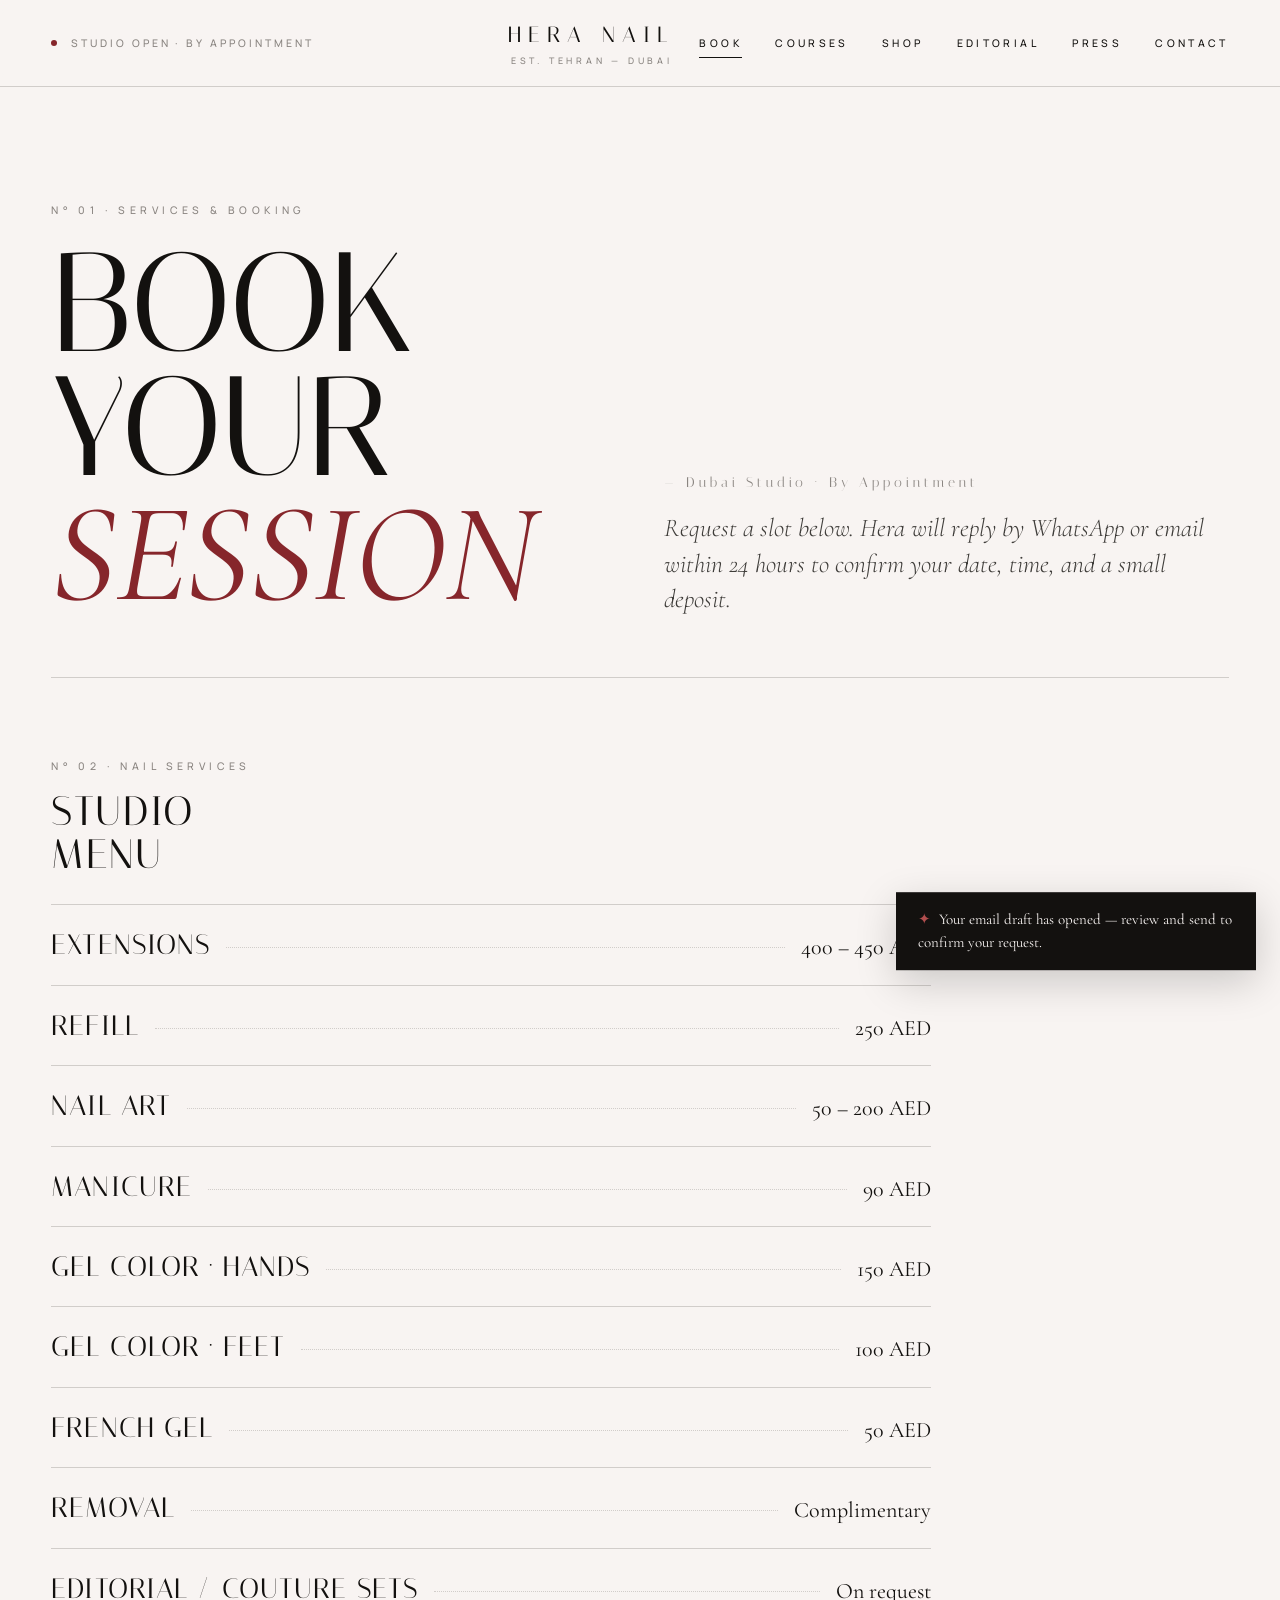
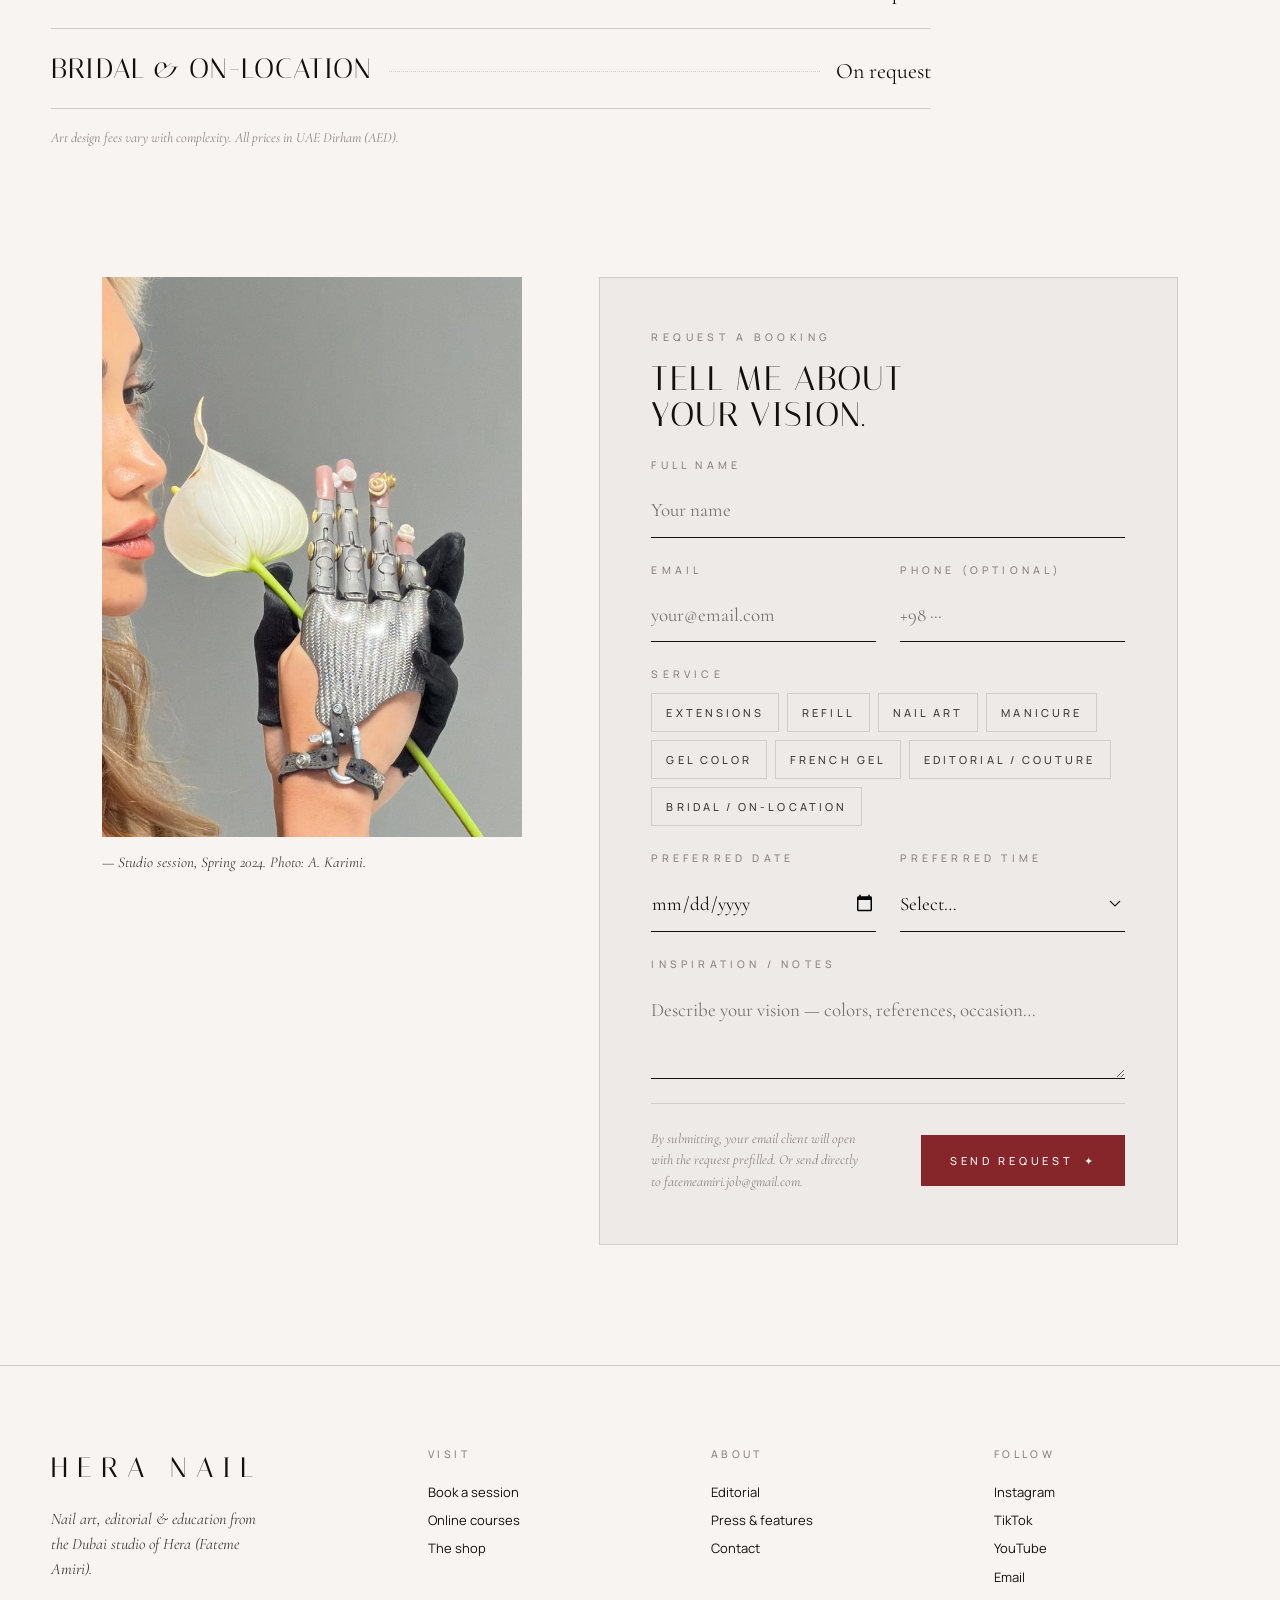
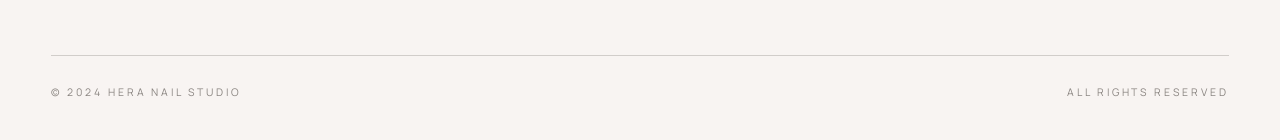
==== book.html @ 7a776bb9 "Initial commit: Hera Nails website" ====
<!doctype html>
<html lang="en">
<head>
<meta charset="utf-8">
<meta name="viewport" content="width=device-width,initial-scale=1">
<title>Book a Session — Hera Nail</title>
<link rel="stylesheet" href="styles.css">
<style>
  .book-wrap {
    max-width: var(--max);
    margin: 0 auto;
    padding: 0 var(--pad);
    display: grid;
    grid-template-columns: 1.05fr 1fr;
    gap: clamp(40px, 6vw, 96px);
    align-items: start;
  }
  @media (max-width: 920px) { .book-wrap { grid-template-columns: 1fr; } }

  .book-side img { width: 100%; aspect-ratio: 3/4; object-fit: cover; }
  .book-side .caption {
    margin-top: 14px;
    font-family: var(--serif);
    font-style: italic;
    color: var(--ink-soft);
  }

  .form {
    display: grid;
    gap: 24px;
    padding: clamp(28px, 4vw, 56px);
    background: var(--bg-deep);
    border: 1px solid var(--rule);
  }
  .field { display: grid; gap: 10px; }
  .field label {
    font-size: 10.5px;
    letter-spacing: 0.4em;
    text-transform: uppercase;
    color: var(--mute);
    font-weight: 500;
  }
  .field input,
  .field textarea,
  .field select {
    border: 0;
    border-bottom: 1px solid var(--ink);
    padding: 12px 0;
    font-family: var(--serif);
    font-size: 19px;
    background: transparent;
    color: var(--ink);
    transition: border-color .3s;
  }
  .field input:focus,
  .field textarea:focus,
  .field select:focus { outline: none; border-bottom-color: var(--accent); }
  .field textarea { resize: vertical; min-height: 96px; font-family: var(--serif); }
  .field select { appearance: none; background-image: url("data:image/svg+xml;utf8,<svg xmlns='http://www.w3.org/2000/svg' width='12' height='8' viewBox='0 0 12 8'><path fill='none' stroke='%23222' stroke-width='1.2' d='M1 1l5 5 5-5'/></svg>"); background-repeat: no-repeat; background-position: right 4px center; padding-right: 24px; }
  .field-row { display: grid; grid-template-columns: 1fr 1fr; gap: 24px; }
  @media (max-width: 560px) { .field-row { grid-template-columns: 1fr; } }

  .service-chips {
    display: flex; flex-wrap: wrap; gap: 8px;
  }
  .service-chips label {
    cursor: pointer;
    padding: 10px 14px;
    border: 1px solid var(--rule);
    font-size: 11px;
    letter-spacing: 0.28em;
    text-transform: uppercase;
    color: var(--ink-soft);
    transition: all .25s;
    user-select: none;
  }
  .service-chips input { display: none; }
  .service-chips input:checked + span { color: var(--bg); }
  .service-chips label:has(input:checked) { background: var(--ink); color: var(--bg); border-color: var(--ink); }

  .submit-row {
    display: flex; align-items: center; justify-content: space-between; gap: 12px;
    border-top: 1px solid var(--rule); padding-top: 24px;
    flex-wrap: wrap;
  }
  .submit-row .note {
    font-family: var(--serif); font-style: italic; color: var(--mute); font-size: 14px; max-width: 36ch;
  }

  .session-types {
    display: grid;
    grid-template-columns: 1fr 1fr 1fr;
    gap: 2px;
    margin-top: 60px;
    background: var(--rule);
  }
  @media (max-width: 820px) { .session-types { grid-template-columns: 1fr; } }
  .session-types .card {
    background: var(--bg);
    padding: 32px;
    display: flex; flex-direction: column; gap: 12px;
    min-height: 240px;
  }
  .session-types .card .price {
    font-family: var(--display);
    font-size: 40px;
    line-height: 1;
    margin-top: auto;
  }
  .session-types .card h4 {
    font-family: var(--display);
    font-size: 22px;
    letter-spacing: 0.04em;
    text-transform: uppercase;
    font-weight: 400;
  }
  .session-types .card p { font-family: var(--serif); font-size: 16px; line-height: 1.5; color: var(--ink-soft); }
  .session-types .card .duration {
    font-size: 10.5px; letter-spacing: 0.4em; text-transform: uppercase; color: var(--mute);
  }

  /* Price list (studio menu) */
  .price-list {
    margin-top: 28px;
    display: grid;
    gap: 0;
    max-width: 880px;
  }
  .price-row {
    display: grid;
    grid-template-columns: auto 1fr auto;
    align-items: baseline;
    gap: 16px;
    padding: 18px 0;
    border-bottom: 1px solid var(--rule);
  }
  .price-row:first-child { border-top: 1px solid var(--rule); }
  .price-row .svc {
    font-family: var(--display);
    font-size: clamp(20px, 2.2vw, 28px);
    letter-spacing: 0.04em;
    text-transform: uppercase;
  }
  .price-row .dots {
    border-bottom: 1px dotted var(--rule);
    transform: translateY(-6px);
  }
  .price-row .amt {
    font-family: var(--serif);
    font-size: clamp(17px, 1.8vw, 22px);
    color: var(--ink);
  }

  /* Toast confirmation */
  .toast {
    position: fixed; bottom: 24px; right: 24px;
    background: var(--ink); color: var(--bg);
    padding: 16px 22px; max-width: 360px;
    font-family: var(--serif); font-size: 15px;
    box-shadow: 0 12px 40px rgba(0,0,0,.18);
    transform: translateY(120%); transition: transform .45s cubic-bezier(.2,.7,.2,1);
    z-index: 100;
  }
  .toast.show { transform: translateY(0); }
  .toast::before { content: "✦"; color: var(--accent-soft); margin-right: 8px; }
</style>
</head>
<body>

<header class="site-header">
  <nav class="nav">
    <div class="nav-left"><span class="dot"></span><span>Studio Open · By Appointment</span></div>
    <a class="brand" href="index.html">Hera Nail<span class="sub">EST. TEHRAN — DUBAI</span></a>
    <button class="nav-toggle" id="navToggle">Menu <span aria-hidden="true">＋</span></button>
    <ul class="nav-links" id="navLinks">
      <li><a href="book.html" class="active">Book</a></li>
      <li><a href="courses.html">Courses</a></li>
      <li><a href="shop.html">Shop</a></li>
      <li><a href="editorial.html">Editorial</a></li>
      <li><a href="press.html">Press</a></li>
      <li><a href="contact.html">Contact</a></li>
    </ul>
  </nav>
</header>

<main>
  <section class="shell" data-screen-label="01 Book intro">
    <div class="page-intro">
      <div>
        <p class="eyebrow">N° 01 · Services &amp; Booking</p>
        <h1 class="h-display" style="margin-top:24px">Book your<br><em style="font-family:var(--serif); font-style:italic; color:var(--accent)">session</em></h1>
      </div>
      <div class="meta">
        <span class="num">— Dubai Studio · By Appointment</span>
        <p class="italic-lead">Request a slot below. Hera will reply by WhatsApp or email within 24 hours to confirm your date, time, and a small deposit.</p>
      </div>
    </div>
  </section>

  <section class="shell" style="padding-top:80px" data-screen-label="02 Service menu">
    <p class="eyebrow" style="margin-bottom:16px">N° 02 · Nail Services</p>
    <h2 class="h-section">Studio<br>menu</h2>
    <div class="price-list">
      <div class="price-row"><span class="svc">Extensions</span><span class="dots"></span><span class="amt">400 – 450 AED</span></div>
      <div class="price-row"><span class="svc">Refill</span><span class="dots"></span><span class="amt">250 AED</span></div>
      <div class="price-row"><span class="svc">Nail Art</span><span class="dots"></span><span class="amt">50 – 200 AED</span></div>
      <div class="price-row"><span class="svc">Manicure</span><span class="dots"></span><span class="amt">90 AED</span></div>
      <div class="price-row"><span class="svc">Gel Color · Hands</span><span class="dots"></span><span class="amt">150 AED</span></div>
      <div class="price-row"><span class="svc">Gel Color · Feet</span><span class="dots"></span><span class="amt">100 AED</span></div>
      <div class="price-row"><span class="svc">French Gel</span><span class="dots"></span><span class="amt">50 AED</span></div>
      <div class="price-row"><span class="svc">Removal</span><span class="dots"></span><span class="amt">Complimentary</span></div>
      <div class="price-row"><span class="svc">Editorial / Couture sets</span><span class="dots"></span><span class="amt">On request</span></div>
      <div class="price-row"><span class="svc">Bridal &amp; on-location</span><span class="dots"></span><span class="amt">On request</span></div>
    </div>
    <p style="font-family:var(--serif); font-style:italic; color:var(--mute); margin-top:18px; font-size:14px;">Art design fees vary with complexity. All prices in UAE Dirham (AED).</p>
  </section>

  <section class="shell" style="padding-top:clamp(80px,10vw,140px)" data-screen-label="03 Request form">
    <div class="book-wrap">
      <div class="book-side">
        <img src="img/hero-04-lily.jpg" alt="Hera with calla lily and metal mesh gauntlet">
        <p class="caption">— Studio session, Spring 2024. Photo: A. Karimi.</p>
      </div>

      <form class="form" id="bookingForm" novalidate>
        <p class="eyebrow">Request a booking</p>
        <h3 class="h-section" style="font-size:34px; margin-top:-8px">Tell me about<br>your vision.</h3>

        <div class="field">
          <label for="name">Full name</label>
          <input type="text" id="name" required placeholder="Your name">
        </div>

        <div class="field-row">
          <div class="field">
            <label for="email">Email</label>
            <input type="email" id="email" required placeholder="your@email.com">
          </div>
          <div class="field">
            <label for="phone">Phone (optional)</label>
            <input type="tel" id="phone" placeholder="+98 ···">
          </div>
        </div>

        <div class="field">
          <label>Service</label>
          <div class="service-chips">
            <label><input type="radio" name="service" value="Extensions"><span>Extensions</span></label>
            <label><input type="radio" name="service" value="Refill"><span>Refill</span></label>
            <label><input type="radio" name="service" value="Nail Art"><span>Nail Art</span></label>
            <label><input type="radio" name="service" value="Manicure"><span>Manicure</span></label>
            <label><input type="radio" name="service" value="Gel Color"><span>Gel Color</span></label>
            <label><input type="radio" name="service" value="French Gel"><span>French Gel</span></label>
            <label><input type="radio" name="service" value="Editorial / Couture"><span>Editorial / Couture</span></label>
            <label><input type="radio" name="service" value="Bridal / On-location"><span>Bridal / On-location</span></label>
          </div>
        </div>

        <div class="field-row">
          <div class="field">
            <label for="date">Preferred date</label>
            <input type="date" id="date">
          </div>
          <div class="field">
            <label for="time">Preferred time</label>
            <select id="time">
              <option value="">Select…</option>
              <option>Morning · 09:00–12:00</option>
              <option>Afternoon · 12:00–16:00</option>
              <option>Evening · 16:00–19:00</option>
            </select>
          </div>
        </div>

        <div class="field">
          <label for="notes">Inspiration / notes</label>
          <textarea id="notes" placeholder="Describe your vision — colors, references, occasion…"></textarea>
        </div>

        <div class="submit-row">
          <p class="note">By submitting, your email client will open with the request prefilled. Or send directly to fatemeamiri.job@gmail.com.</p>
          <button class="btn accent" type="submit">Send request <span class="arrow">✦</span></button>
        </div>
      </form>
    </div>
  </section>
</main>

<div class="toast" id="toast">Your email draft has opened — review and send to confirm your request.</div>

<footer class="site-footer">
  <div class="footer-grid">
    <div><div class="footer-mark">Hera Nail</div><p style="margin-top:18px; font-family:var(--serif); font-style:italic; font-size:16px; color:var(--ink-soft); max-width:32ch;">Nail art, editorial &amp; education from the Dubai studio of Hera (Fateme Amiri).</p></div>
    <div><h4>Visit</h4><a href="book.html">Book a session</a><a href="courses.html">Online courses</a><a href="shop.html">The shop</a></div>
    <div><h4>About</h4><a href="editorial.html">Editorial</a><a href="press.html">Press &amp; features</a><a href="contact.html">Contact</a></div>
    <div><h4>Follow</h4><a href="#">Instagram</a><a href="#">TikTok</a><a href="#">YouTube</a><a href="mailto:fatemeamiri.job@gmail.com">Email</a></div>
  </div>
  <div class="footer-bottom"><span>© 2024 Hera Nail Studio</span><span>All rights reserved</span></div>
</footer>

<script>
  const tog = document.getElementById('navToggle');
  const links = document.getElementById('navLinks');
  tog?.addEventListener('click', () => links.classList.toggle('open'));

  const form = document.getElementById('bookingForm');
  const toast = document.getElementById('toast');
  form.addEventListener('submit', (e) => {
    e.preventDefault();
    const name = document.getElementById('name').value.trim();
    const email = document.getElementById('email').value.trim();
    const phone = document.getElementById('phone').value.trim();
    const service = (form.querySelector('input[name="service"]:checked') || {}).value || '—';
    const date = document.getElementById('date').value;
    const time = document.getElementById('time').value;
    const notes = document.getElementById('notes').value.trim();

    if (!name || !email) {
      alert('Please add your name and email so I can reply.');
      return;
    }

    const subject = `Booking request · ${service} · ${name}`;
    const body =
`Hi Hera,

I'd like to request a booking.

Name:     ${name}
Email:    ${email}
Phone:    ${phone || '—'}
Service:  ${service}
Date:     ${date || 'Flexible'}
Time:     ${time || 'Flexible'}

Inspiration / notes:
${notes || '(none)'}

— Sent from heranail.com booking form
`;

    const href = `mailto:fatemeamiri.job@gmail.com?subject=${encodeURIComponent(subject)}&body=${encodeURIComponent(body)}`;
    window.location.href = href;
    toast.classList.add('show');
    setTimeout(() => toast.classList.remove('show'), 6000);
  });
</script>
</body>
</html>
---- styles.css ----
/* HERA NAIL — site styles */

@import url('https://fonts.googleapis.com/css2?family=Italiana&family=Cormorant+Garamond:ital,wght@0,300;0,400;0,500;1,300;1,400&family=Manrope:wght@300;400;500;600&display=swap');

:root {
  --bg: oklch(0.97 0.005 60);
  --bg-deep: oklch(0.94 0.006 60);
  --ink: oklch(0.18 0.005 60);
  --ink-soft: oklch(0.36 0.005 60);
  --mute: oklch(0.62 0.008 60);
  --rule: oklch(0.85 0.006 60);
  --accent: oklch(0.42 0.13 22);
  --accent-soft: oklch(0.55 0.13 22);

  --serif: 'Cormorant Garamond', 'Times New Roman', serif;
  --display: 'Italiana', 'Cormorant Garamond', serif;
  --sans: 'Manrope', 'Helvetica Neue', Arial, sans-serif;

  --pad: clamp(20px, 4vw, 56px);
  --max: 1480px;
}

* { box-sizing: border-box; margin: 0; padding: 0; }

html, body {
  background: var(--bg);
  color: var(--ink);
  font-family: var(--sans);
  font-weight: 400;
  font-size: 15px;
  line-height: 1.55;
  -webkit-font-smoothing: antialiased;
  text-rendering: optimizeLegibility;
}

img { display: block; max-width: 100%; height: auto; }
a { color: inherit; text-decoration: none; }
button { font: inherit; color: inherit; background: none; border: 0; cursor: pointer; }
input, select, textarea { font: inherit; color: inherit; background: transparent; border: 0; }

/* ──────────────── Header / Nav ──────────────── */

.site-header {
  position: sticky;
  top: 0;
  z-index: 50;
  background: color-mix(in oklch, var(--bg) 88%, transparent);
  backdrop-filter: saturate(140%) blur(14px);
  -webkit-backdrop-filter: saturate(140%) blur(14px);
  border-bottom: 1px solid var(--rule);
}
.site-header.is-dark {
  background: color-mix(in oklch, oklch(0.12 0 0) 70%, transparent);
  border-bottom-color: color-mix(in oklch, white 15%, transparent);
  color: var(--bg);
}

.nav {
  max-width: var(--max);
  margin: 0 auto;
  padding: 18px var(--pad);
  display: grid;
  grid-template-columns: 1fr auto 1fr;
  align-items: center;
  gap: 24px;
}
.brand {
  font-family: var(--display);
  font-size: 22px;
  letter-spacing: 0.32em;
  text-align: center;
  text-transform: uppercase;
}
.brand .sub {
  display: block;
  font-family: var(--sans);
  font-size: 9px;
  letter-spacing: 0.42em;
  margin-top: 2px;
  color: var(--mute);
  font-weight: 500;
}
.site-header.is-dark .brand .sub { color: color-mix(in oklch, white 60%, transparent); }

.nav-links {
  display: flex;
  gap: clamp(18px, 2.6vw, 36px);
  list-style: none;
  justify-content: flex-end;
  font-size: 10.5px;
  letter-spacing: 0.32em;
  text-transform: uppercase;
  font-weight: 500;
}
.nav-links a {
  position: relative;
  padding: 6px 0;
  transition: color .25s ease;
}
.nav-links a:hover { color: var(--accent); }
.nav-links a.active::after {
  content: "";
  position: absolute;
  left: 0; right: 0; bottom: -2px;
  height: 1px;
  background: currentColor;
}

.nav-left {
  display: flex;
  align-items: center;
  gap: 14px;
  font-size: 10.5px;
  letter-spacing: 0.28em;
  text-transform: uppercase;
  color: var(--mute);
  font-weight: 500;
}
.nav-left .dot { width: 6px; height: 6px; border-radius: 50%; background: var(--accent); display: inline-block; }

/* mobile nav */
.nav-toggle { display: none; }
@media (max-width: 820px) {
  .nav { grid-template-columns: 1fr auto auto; gap: 12px; }
  .nav-left { display: none; }
  .nav-links {
    position: fixed;
    inset: 64px 0 auto 0;
    flex-direction: column;
    background: var(--bg);
    padding: 24px var(--pad) 36px;
    gap: 18px;
    font-size: 13px;
    align-items: flex-start;
    border-bottom: 1px solid var(--rule);
    transform: translateY(-110%);
    transition: transform .35s cubic-bezier(.6,.05,.2,1);
  }
  .nav-links.open { transform: translateY(0); }
  .nav-toggle {
    display: inline-flex;
    align-items: center;
    gap: 8px;
    font-size: 10.5px;
    letter-spacing: 0.28em;
    text-transform: uppercase;
    color: var(--ink);
  }
  .site-header.is-dark .nav-toggle { color: var(--bg); }
  .site-header.is-dark .nav-links { background: oklch(0.14 0 0); color: var(--bg); border-color: color-mix(in oklch, white 14%, transparent); }
}

/* ──────────────── Layout primitives ──────────────── */

.shell { max-width: var(--max); margin: 0 auto; padding: 0 var(--pad); }

.eyebrow {
  font-size: 10.5px;
  letter-spacing: 0.42em;
  text-transform: uppercase;
  color: var(--mute);
  font-weight: 500;
}

.h-display {
  font-family: var(--display);
  font-weight: 400;
  font-size: clamp(60px, 11vw, 180px);
  line-height: 0.88;
  letter-spacing: -0.01em;
  text-transform: uppercase;
}

.h-title {
  font-family: var(--display);
  font-weight: 400;
  font-size: clamp(40px, 6vw, 88px);
  line-height: 0.98;
  letter-spacing: 0.02em;
  text-transform: uppercase;
}

.h-section {
  font-family: var(--display);
  font-weight: 400;
  font-size: clamp(28px, 3.2vw, 44px);
  line-height: 1.05;
  letter-spacing: 0.04em;
  text-transform: uppercase;
}

.italic-lead {
  font-family: var(--serif);
  font-style: italic;
  font-weight: 300;
  font-size: clamp(20px, 2vw, 28px);
  line-height: 1.4;
  color: var(--ink-soft);
}

.rule { height: 1px; background: var(--rule); width: 100%; }

/* Buttons / chips */

.btn {
  display: inline-flex;
  align-items: center;
  gap: 10px;
  padding: 16px 28px;
  font-size: 11px;
  letter-spacing: 0.34em;
  text-transform: uppercase;
  font-weight: 500;
  border: 1px solid currentColor;
  transition: background .25s ease, color .25s ease, transform .25s ease;
}
.btn:hover { background: var(--ink); color: var(--bg); }
.btn.accent { background: var(--accent); color: var(--bg); border-color: var(--accent); }
.btn.accent:hover { background: var(--ink); border-color: var(--ink); }
.btn.ghost { background: transparent; }
.btn .arrow { transition: transform .3s; }
.btn:hover .arrow { transform: translateX(4px); }

/* Footer */

.site-footer {
  margin-top: 120px;
  padding: 80px var(--pad) 40px;
  border-top: 1px solid var(--rule);
  background: var(--bg);
}
.footer-grid {
  max-width: var(--max);
  margin: 0 auto;
  display: grid;
  grid-template-columns: 1.4fr 1fr 1fr 1fr;
  gap: 48px;
  margin-bottom: 64px;
}
@media (max-width: 820px) {
  .footer-grid { grid-template-columns: 1fr 1fr; gap: 32px; }
}
.footer-grid h4 {
  font-family: var(--sans);
  font-size: 10.5px;
  letter-spacing: 0.32em;
  text-transform: uppercase;
  font-weight: 500;
  color: var(--mute);
  margin-bottom: 16px;
}
.footer-grid a { display: block; padding: 4px 0; font-size: 13px; }
.footer-grid a:hover { color: var(--accent); }
.footer-mark {
  font-family: var(--display);
  font-size: 28px;
  letter-spacing: 0.32em;
  text-transform: uppercase;
}
.footer-bottom {
  max-width: var(--max);
  margin: 0 auto;
  padding-top: 28px;
  border-top: 1px solid var(--rule);
  display: flex;
  justify-content: space-between;
  font-size: 10.5px;
  letter-spacing: 0.28em;
  text-transform: uppercase;
  color: var(--mute);
}
@media (max-width: 600px) { .footer-bottom { flex-direction: column; gap: 12px; } }

/* Page intro block */

.page-intro {
  display: grid;
  grid-template-columns: 1fr 1fr;
  gap: 48px;
  padding: clamp(60px, 9vw, 130px) 0 60px;
  border-bottom: 1px solid var(--rule);
}
@media (max-width: 820px) {
  .page-intro { grid-template-columns: 1fr; gap: 24px; padding: 60px 0 40px; }
}
.page-intro .meta {
  display: flex;
  flex-direction: column;
  gap: 16px;
  align-self: end;
}
.page-intro .meta .num {
  font-family: var(--display);
  font-size: 14px;
  letter-spacing: 0.28em;
  color: var(--mute);
}

/* Reveal on scroll */
.reveal { opacity: 0; transform: translateY(18px); transition: opacity 1s ease, transform 1s cubic-bezier(.2,.7,.2,1); }
.reveal.in { opacity: 1; transform: none; }
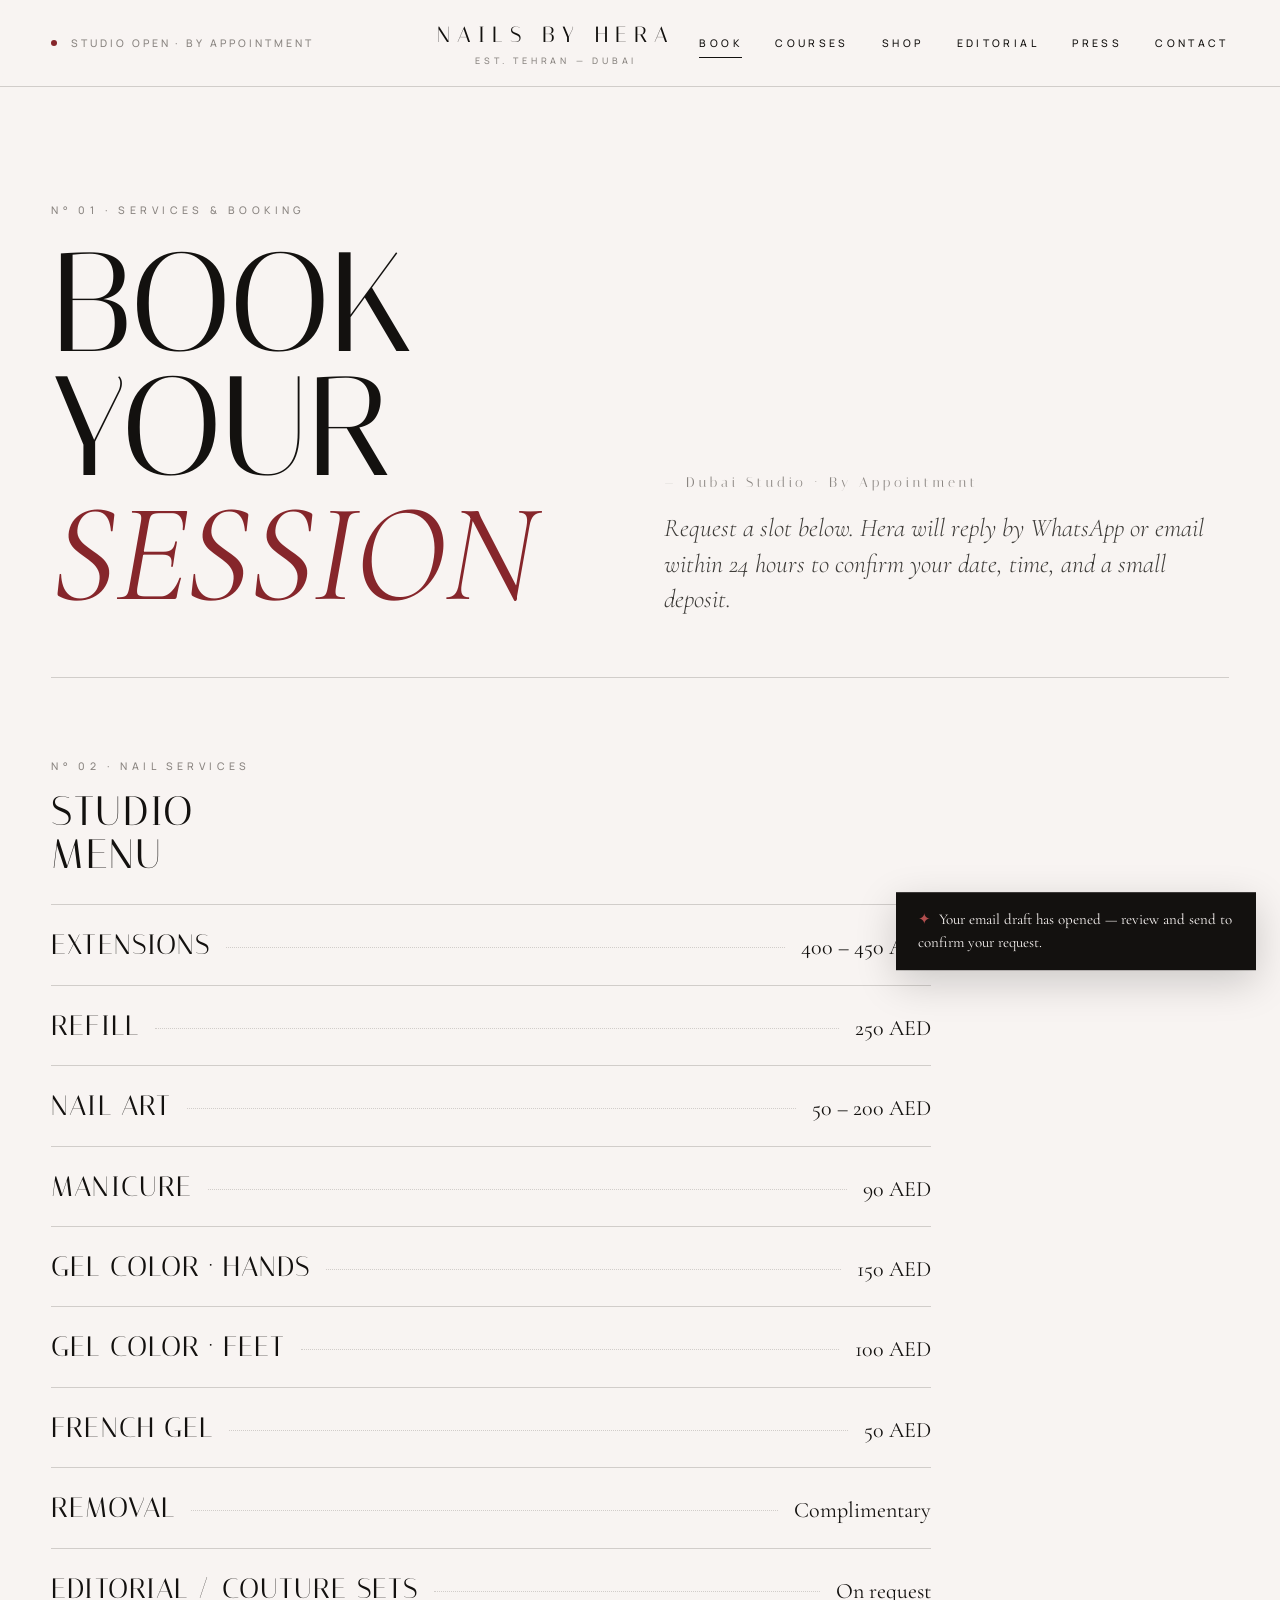
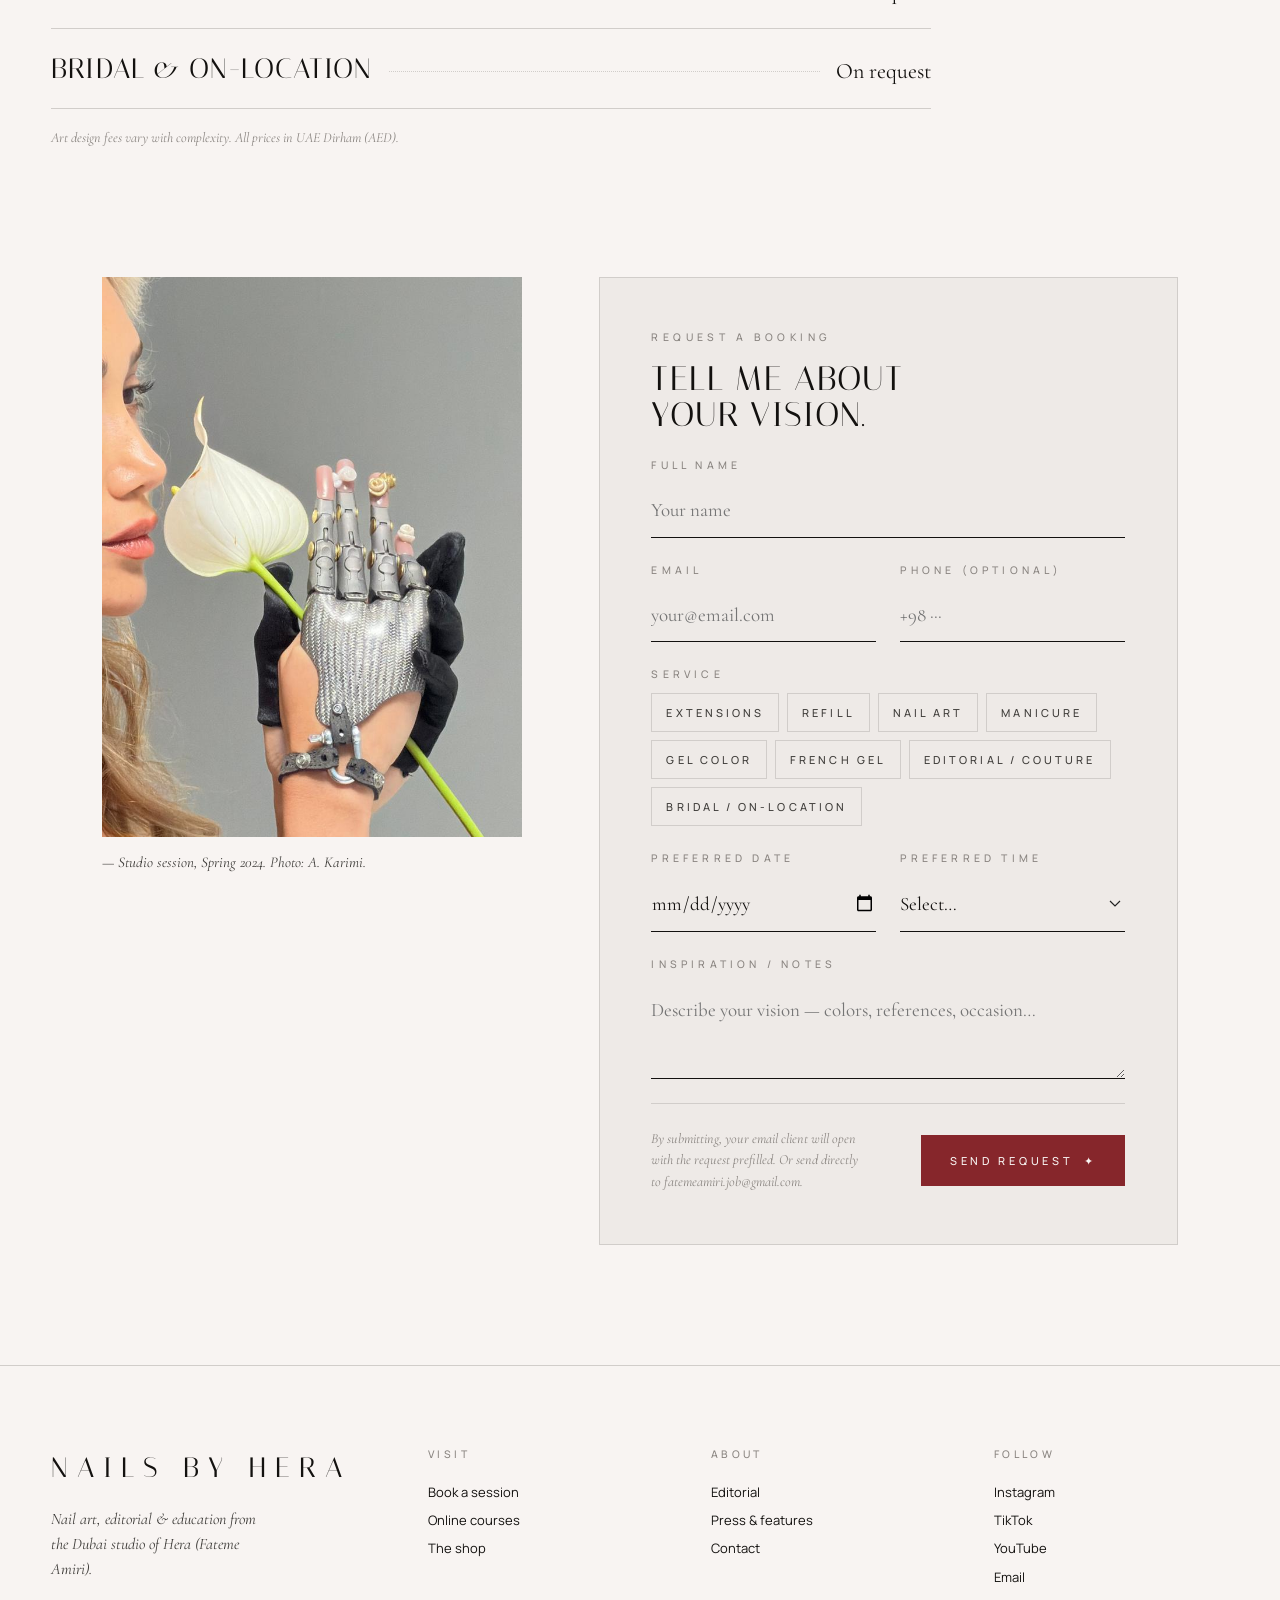
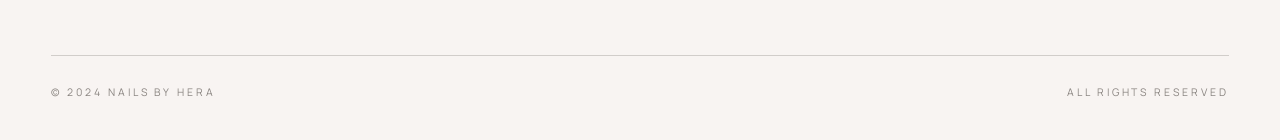
==== commit e9ad4f56: "Rename brand to Nails by Hera across all pages" ====
--- a/book.html
+++ b/book.html
@@ -2,8 +2,8 @@
 <html lang="en">
 <head>
 <meta charset="utf-8">
-<meta name="viewport" content="width=device-width,initial-scale=1">
-<title>Book a Session — Hera Nail</title>
+<meta name="viewport" content="width=device-width,initial-scale=1,viewport-fit=cover">
+<title>Book a Session — Nails by Hera</title>
 <link rel="stylesheet" href="styles.css">
 <style>
   .book-wrap {
@@ -170,7 +170,7 @@
 <header class="site-header">
   <nav class="nav">
     <div class="nav-left"><span class="dot"></span><span>Studio Open · By Appointment</span></div>
-    <a class="brand" href="index.html">Hera Nail<span class="sub">EST. TEHRAN — DUBAI</span></a>
+    <a class="brand" href="index.html">Nails by Hera<span class="sub">EST. TEHRAN — DUBAI</span></a>
     <button class="nav-toggle" id="navToggle">Menu <span aria-hidden="true">＋</span></button>
     <ul class="nav-links" id="navLinks">
       <li><a href="book.html" class="active">Book</a></li>
@@ -290,12 +290,12 @@
 
 <footer class="site-footer">
   <div class="footer-grid">
-    <div><div class="footer-mark">Hera Nail</div><p style="margin-top:18px; font-family:var(--serif); font-style:italic; font-size:16px; color:var(--ink-soft); max-width:32ch;">Nail art, editorial &amp; education from the Dubai studio of Hera (Fateme Amiri).</p></div>
+    <div><div class="footer-mark">Nails by Hera</div><p style="margin-top:18px; font-family:var(--serif); font-style:italic; font-size:16px; color:var(--ink-soft); max-width:32ch;">Nail art, editorial &amp; education from the Dubai studio of Hera (Fateme Amiri).</p></div>
     <div><h4>Visit</h4><a href="book.html">Book a session</a><a href="courses.html">Online courses</a><a href="shop.html">The shop</a></div>
     <div><h4>About</h4><a href="editorial.html">Editorial</a><a href="press.html">Press &amp; features</a><a href="contact.html">Contact</a></div>
     <div><h4>Follow</h4><a href="#">Instagram</a><a href="#">TikTok</a><a href="#">YouTube</a><a href="mailto:fatemeamiri.job@gmail.com">Email</a></div>
   </div>
-  <div class="footer-bottom"><span>© 2024 Hera Nail Studio</span><span>All rights reserved</span></div>
+  <div class="footer-bottom"><span>© 2024 Nails by Hera</span><span>All rights reserved</span></div>
 </footer>
 
 <script>
--- a/styles.css
+++ b/styles.css
@@ -48,6 +48,7 @@
   backdrop-filter: saturate(140%) blur(14px);
   -webkit-backdrop-filter: saturate(140%) blur(14px);
   border-bottom: 1px solid var(--rule);
+  padding-top: env(safe-area-inset-top);
 }
 .site-header.is-dark {
   background: color-mix(in oklch, oklch(0.12 0 0) 70%, transparent);
@@ -121,11 +122,13 @@
 /* mobile nav */
 .nav-toggle { display: none; }
 @media (max-width: 820px) {
-  .nav { grid-template-columns: 1fr auto auto; gap: 12px; }
+  .nav { grid-template-columns: 1fr auto auto; gap: 12px; padding: 12px var(--pad); }
   .nav-left { display: none; }
   .nav-links {
-    position: fixed;
-    inset: 64px 0 auto 0;
+    position: absolute;
+    top: 100%;
+    left: 0;
+    right: 0;
     flex-direction: column;
     background: var(--bg);
     padding: 24px var(--pad) 36px;
@@ -135,6 +138,7 @@
     border-bottom: 1px solid var(--rule);
     transform: translateY(-110%);
     transition: transform .35s cubic-bezier(.6,.05,.2,1);
+    z-index: -1;
   }
   .nav-links.open { transform: translateY(0); }
   .nav-toggle {
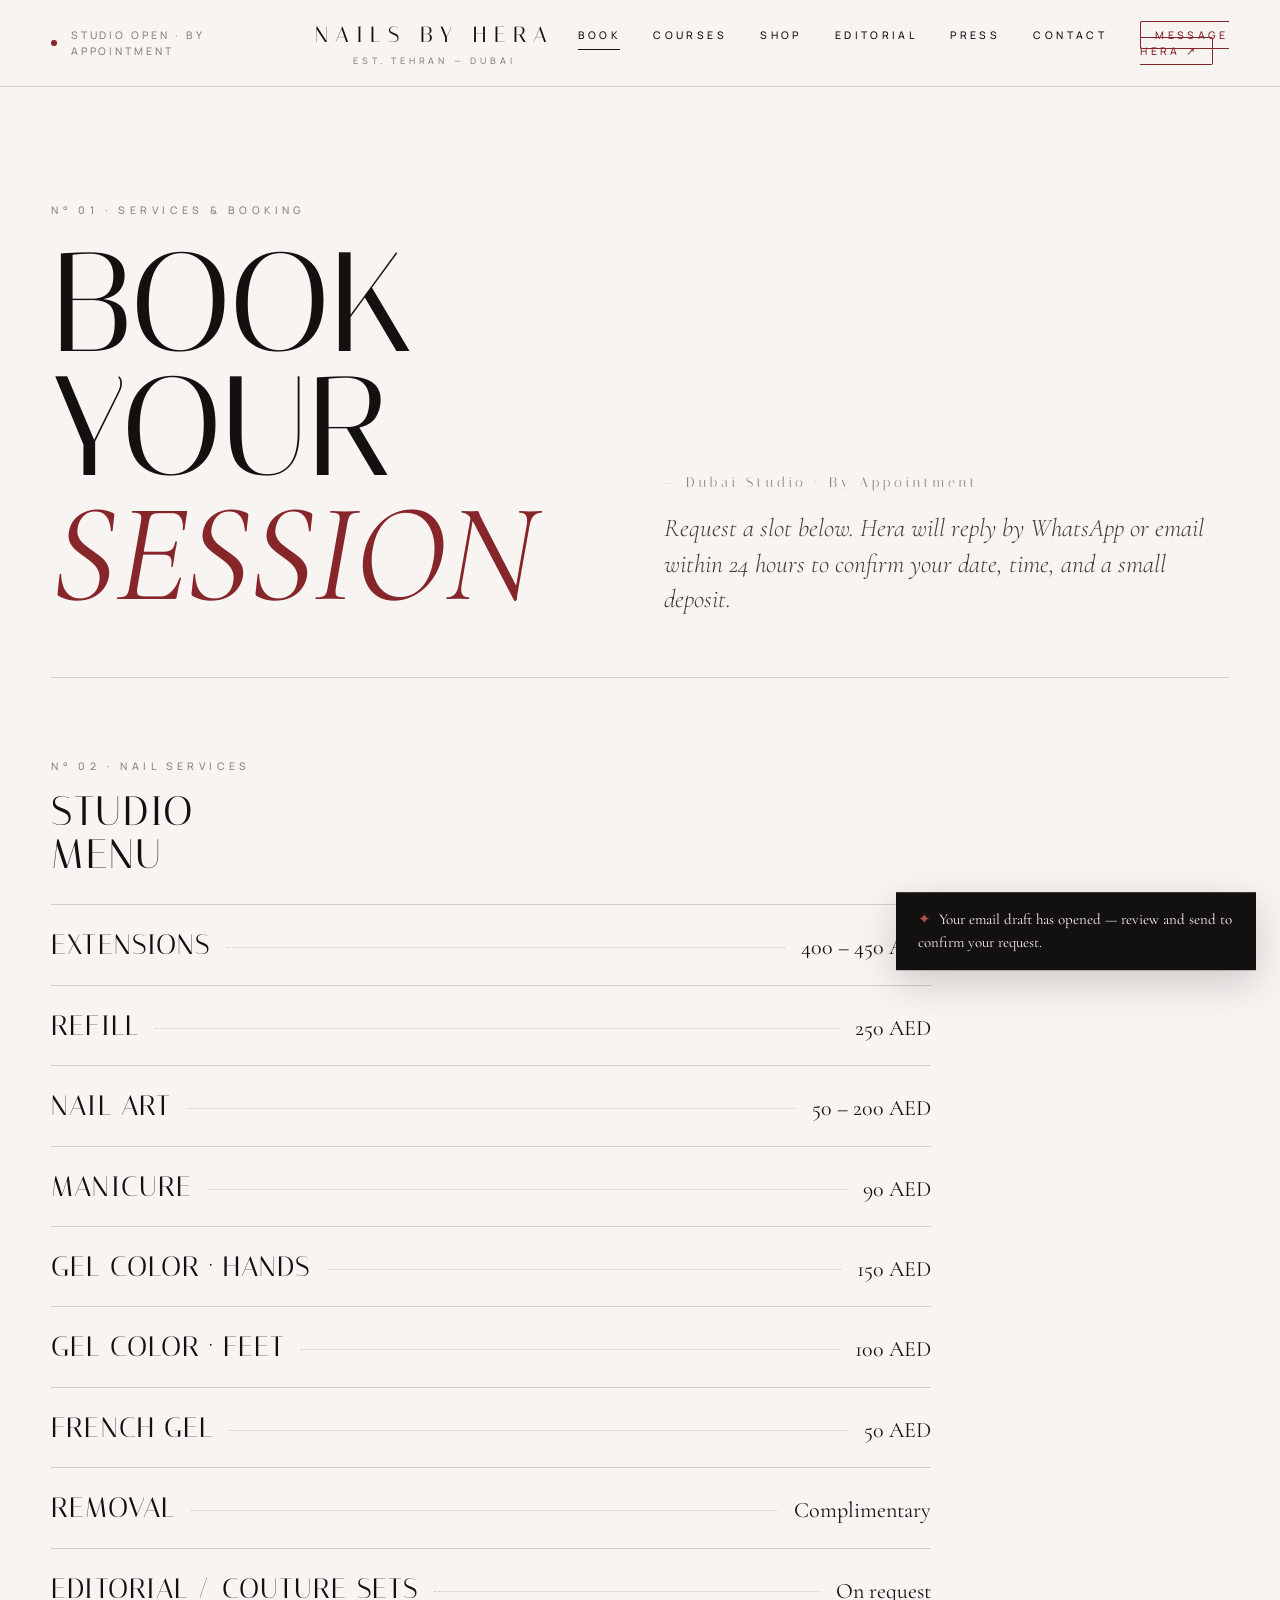
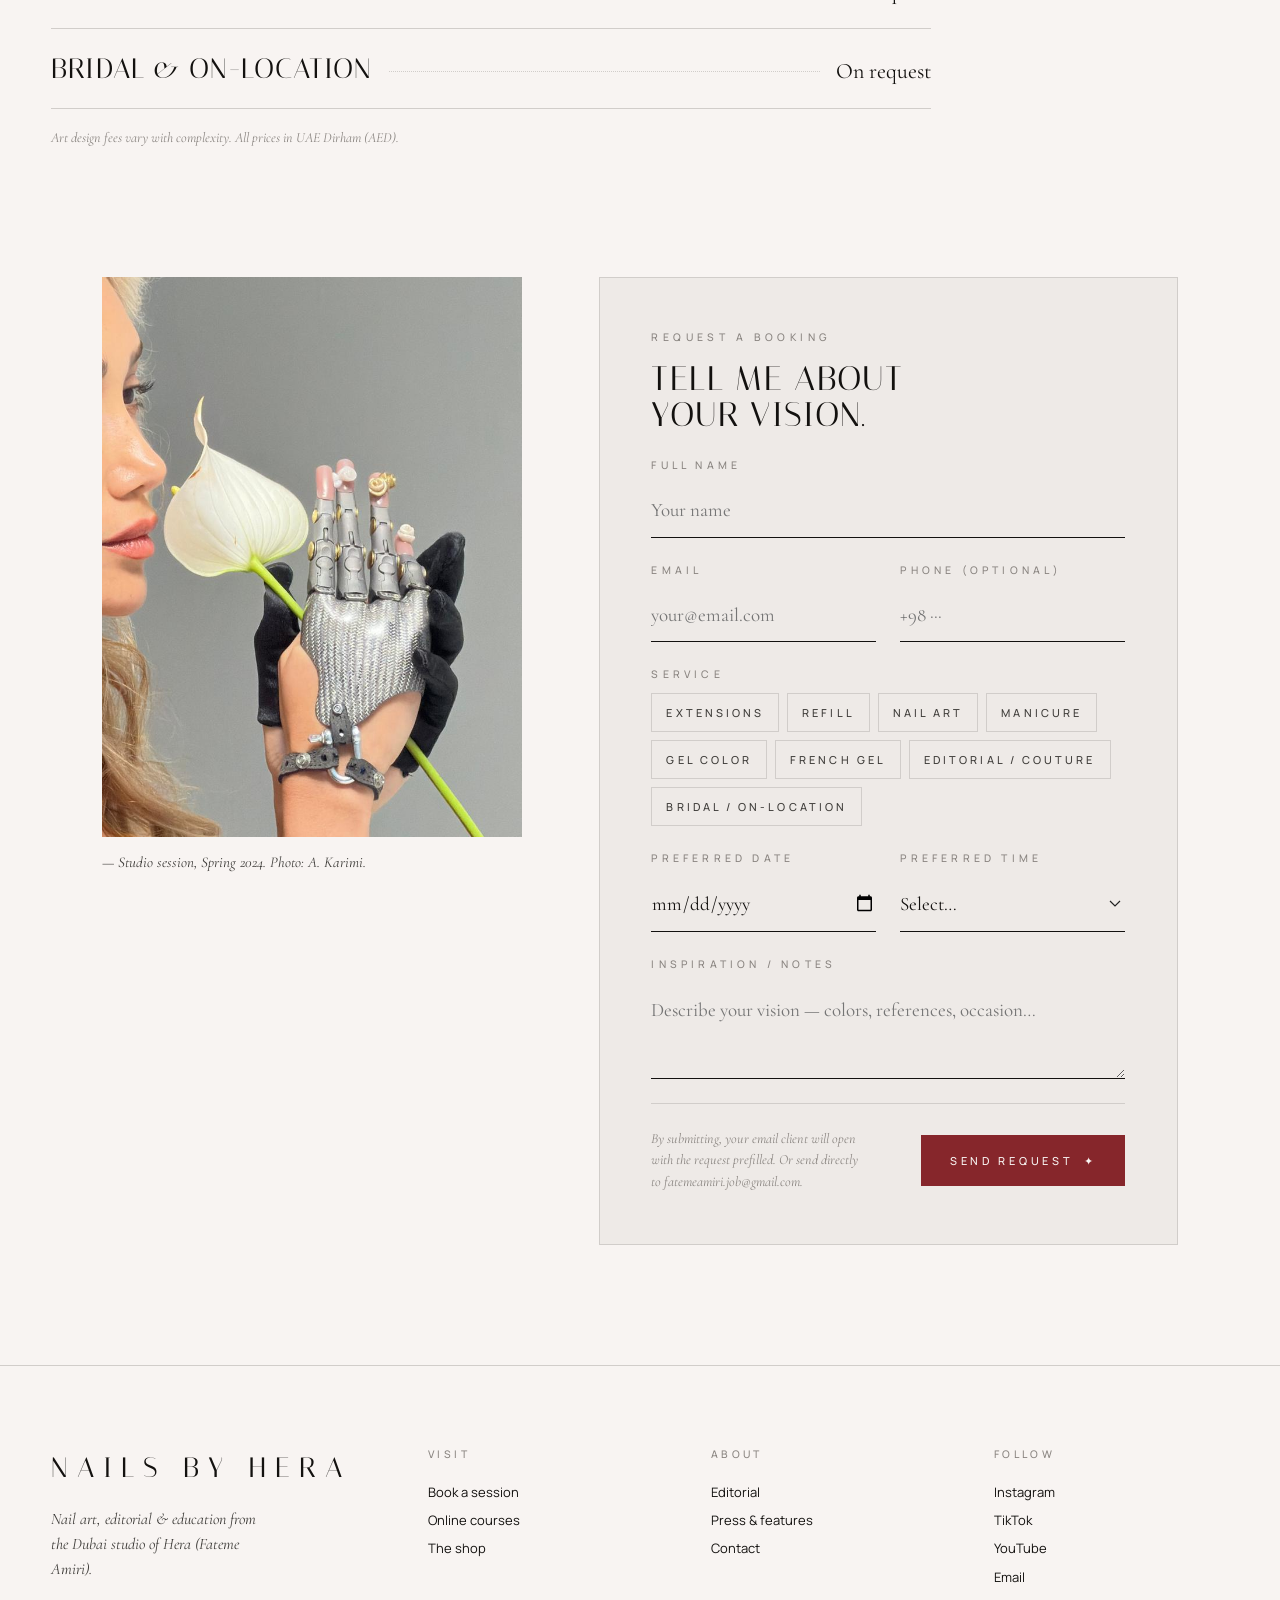
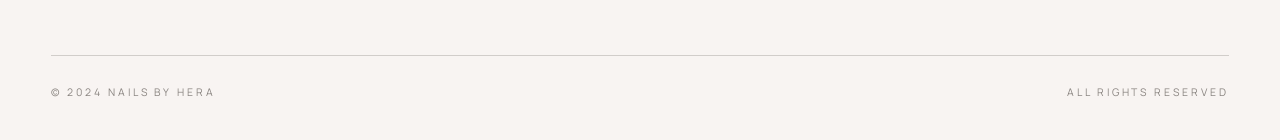
==== commit 99a60bdc: "Add WhatsApp Message Hera link to book page nav" ====
--- a/book.html
+++ b/book.html
@@ -179,6 +179,7 @@
       <li><a href="editorial.html">Editorial</a></li>
       <li><a href="press.html">Press</a></li>
       <li><a href="contact.html">Contact</a></li>
+      <li><a href="https://wa.me/971524305311" target="_blank" rel="noopener" class="nav-whatsapp">Message Hera ↗</a></li>
     </ul>
   </nav>
 </header>
--- a/styles.css
+++ b/styles.css
@@ -99,6 +99,8 @@
   transition: color .25s ease;
 }
 .nav-links a:hover { color: var(--accent); }
+.nav-whatsapp { color: var(--accent) !important; border: 1px solid var(--accent); padding: 6px 14px !important; border-radius: 2px; }
+.nav-whatsapp:hover { background: var(--accent); color: var(--bg) !important; }
 .nav-links a.active::after {
   content: "";
   position: absolute;
@@ -137,10 +139,14 @@
     align-items: flex-start;
     border-bottom: 1px solid var(--rule);
     transform: translateY(-110%);
-    transition: transform .35s cubic-bezier(.6,.05,.2,1);
-    z-index: -1;
+    visibility: hidden;
+    transition: transform .35s cubic-bezier(.6,.05,.2,1), visibility 0s .35s;
   }
-  .nav-links.open { transform: translateY(0); }
+  .nav-links.open {
+    transform: translateY(0);
+    visibility: visible;
+    transition: transform .35s cubic-bezier(.6,.05,.2,1), visibility 0s 0s;
+  }
   .nav-toggle {
     display: inline-flex;
     align-items: center;
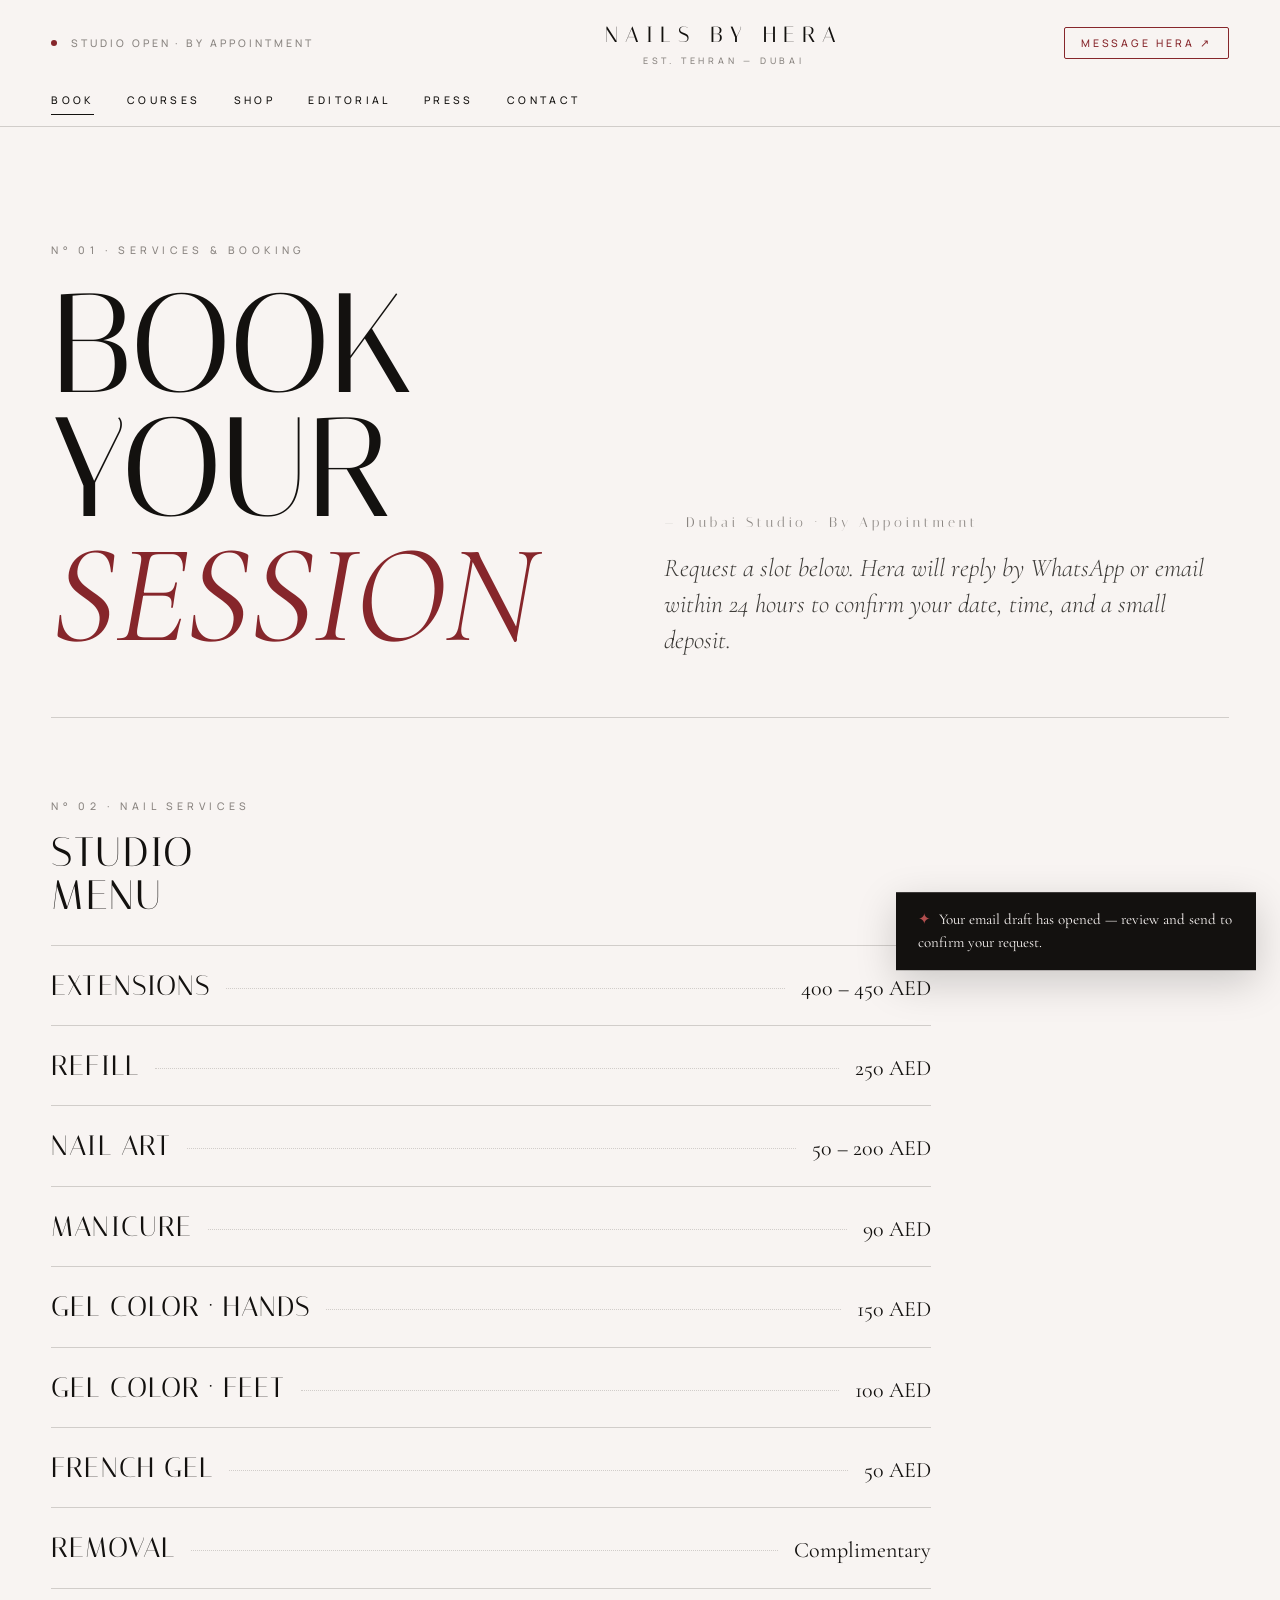
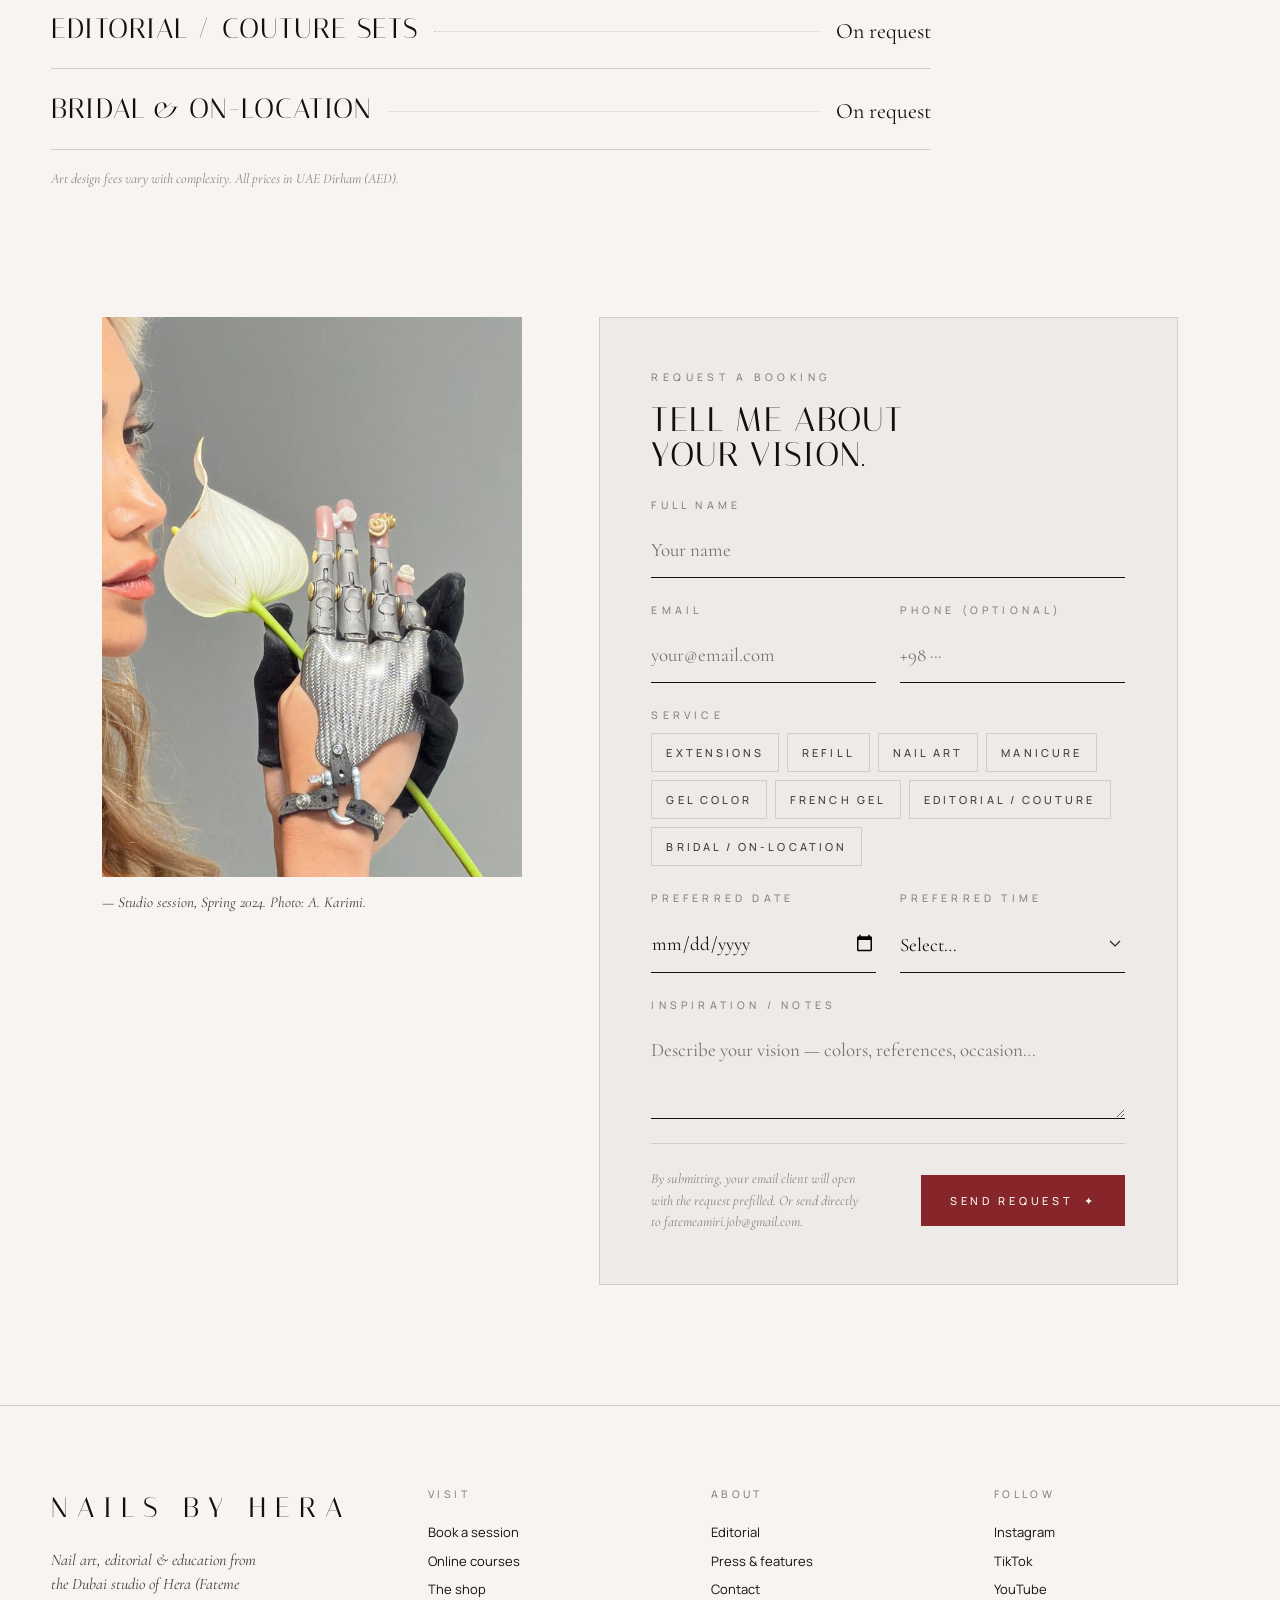
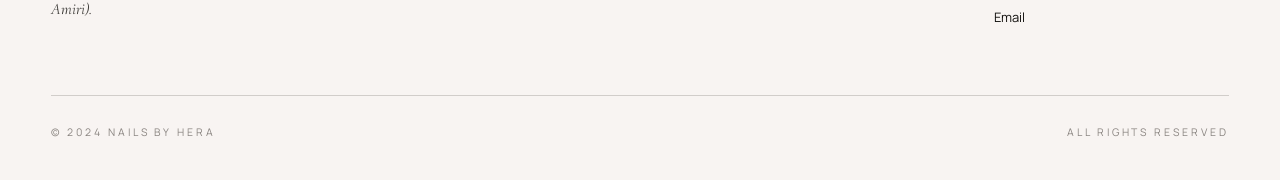
==== commit d389e1e3: "Move Message Hera to nav bar as standalone CTA button" ====
--- a/book.html
+++ b/book.html
@@ -171,7 +171,10 @@
   <nav class="nav">
     <div class="nav-left"><span class="dot"></span><span>Studio Open · By Appointment</span></div>
     <a class="brand" href="index.html">Nails by Hera<span class="sub">EST. TEHRAN — DUBAI</span></a>
-    <button class="nav-toggle" id="navToggle">Menu <span aria-hidden="true">＋</span></button>
+    <div class="nav-right">
+      <a href="https://wa.me/971524305311" target="_blank" rel="noopener" class="nav-whatsapp">Message Hera ↗</a>
+      <button class="nav-toggle" id="navToggle">Menu <span aria-hidden="true">＋</span></button>
+    </div>
     <ul class="nav-links" id="navLinks">
       <li><a href="book.html" class="active">Book</a></li>
       <li><a href="courses.html">Courses</a></li>
@@ -179,7 +182,6 @@
       <li><a href="editorial.html">Editorial</a></li>
       <li><a href="press.html">Press</a></li>
       <li><a href="contact.html">Contact</a></li>
-      <li><a href="https://wa.me/971524305311" target="_blank" rel="noopener" class="nav-whatsapp">Message Hera ↗</a></li>
     </ul>
   </nav>
 </header>
--- a/styles.css
+++ b/styles.css
@@ -99,8 +99,11 @@
   transition: color .25s ease;
 }
 .nav-links a:hover { color: var(--accent); }
-.nav-whatsapp { color: var(--accent) !important; border: 1px solid var(--accent); padding: 6px 14px !important; border-radius: 2px; }
-.nav-whatsapp:hover { background: var(--accent); color: var(--bg) !important; }
+.nav-right { display: flex; align-items: center; gap: 16px; justify-content: flex-end; }
+.nav-whatsapp { color: var(--accent); border: 1px solid var(--accent); padding: 7px 16px; border-radius: 2px; font-size: 10.5px; letter-spacing: 0.28em; text-transform: uppercase; font-weight: 500; white-space: nowrap; transition: background .2s, color .2s; }
+.nav-whatsapp:hover { background: var(--accent); color: var(--bg); }
+.site-header.is-dark .nav-whatsapp { color: #fff; border-color: rgba(255,255,255,0.5); }
+.site-header.is-dark .nav-whatsapp:hover { background: #fff; color: var(--ink); }
 .nav-links a.active::after {
   content: "";
   position: absolute;
@@ -124,7 +127,7 @@
 /* mobile nav */
 .nav-toggle { display: none; }
 @media (max-width: 820px) {
-  .nav { grid-template-columns: 1fr auto auto; gap: 12px; padding: 12px var(--pad); }
+  .nav { grid-template-columns: 1fr auto; gap: 12px; padding: 12px var(--pad); }
   .nav-left { display: none; }
   .nav-links {
     position: absolute;
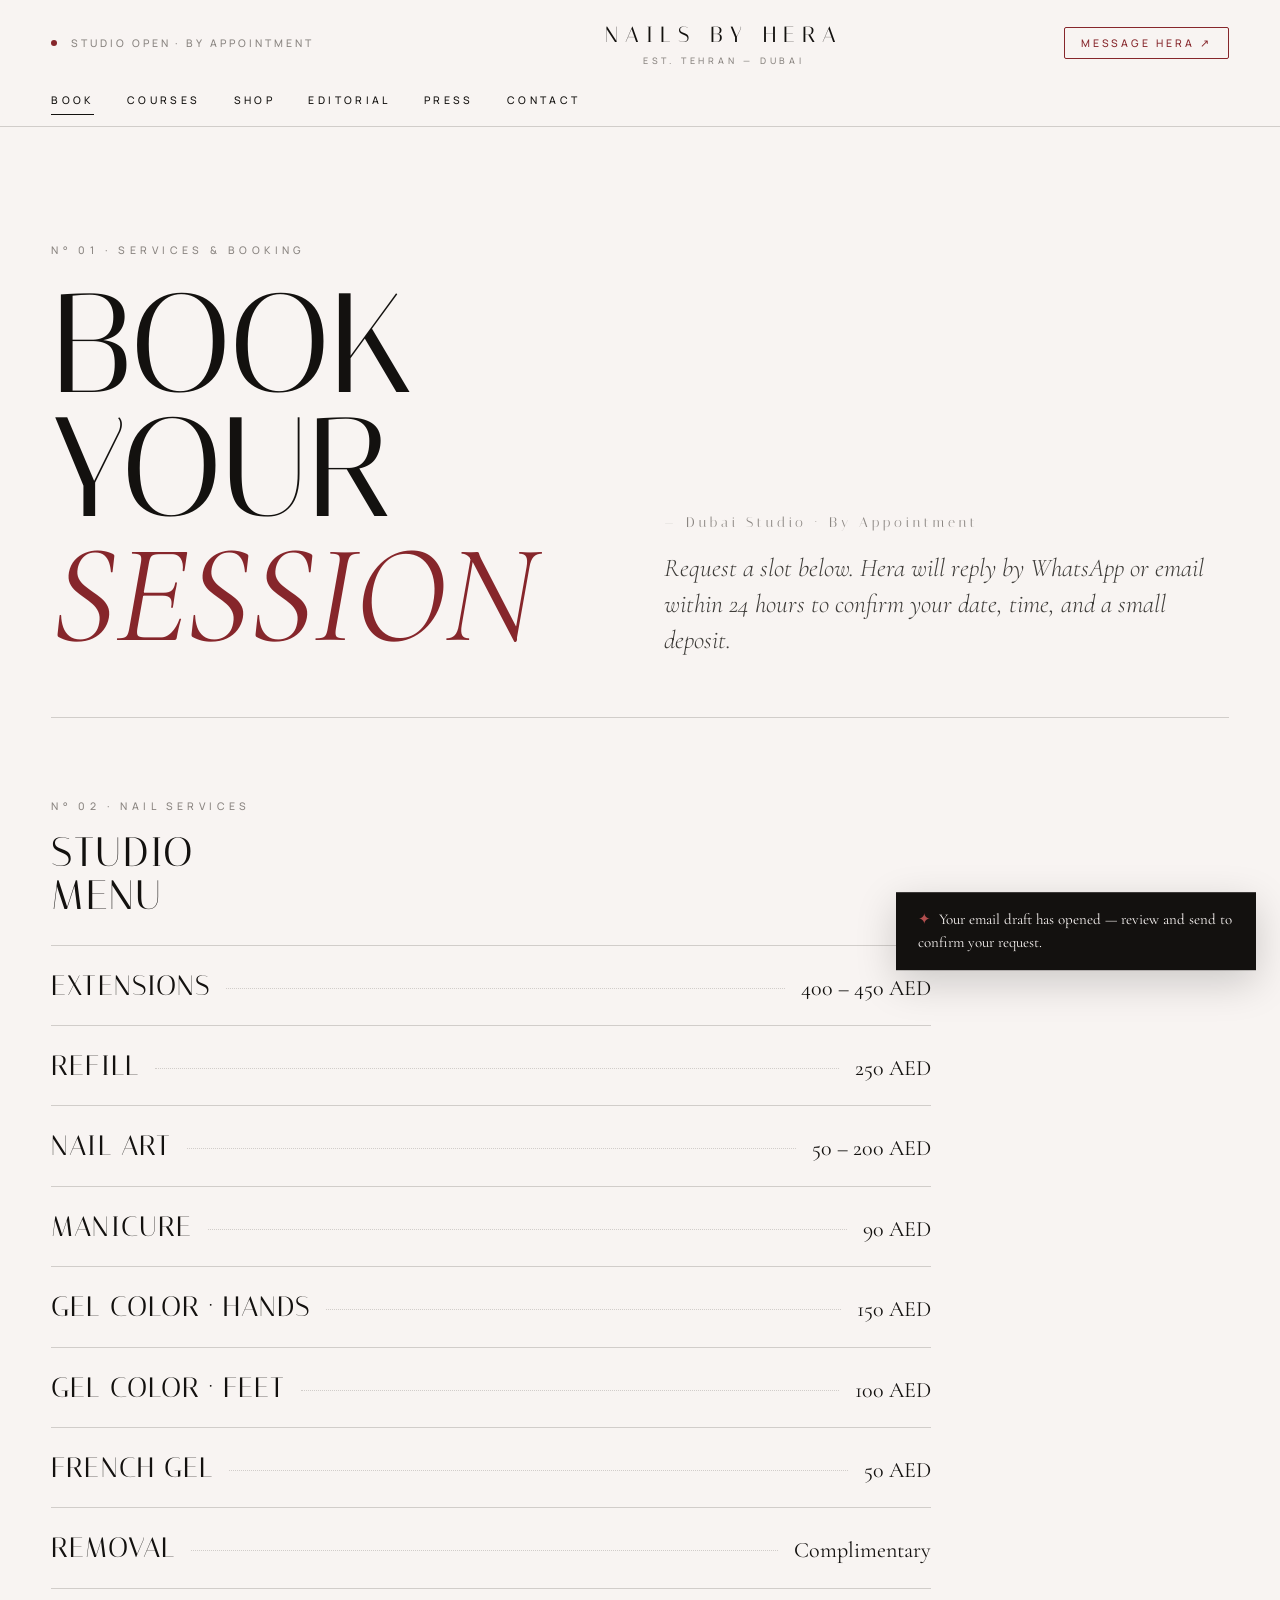
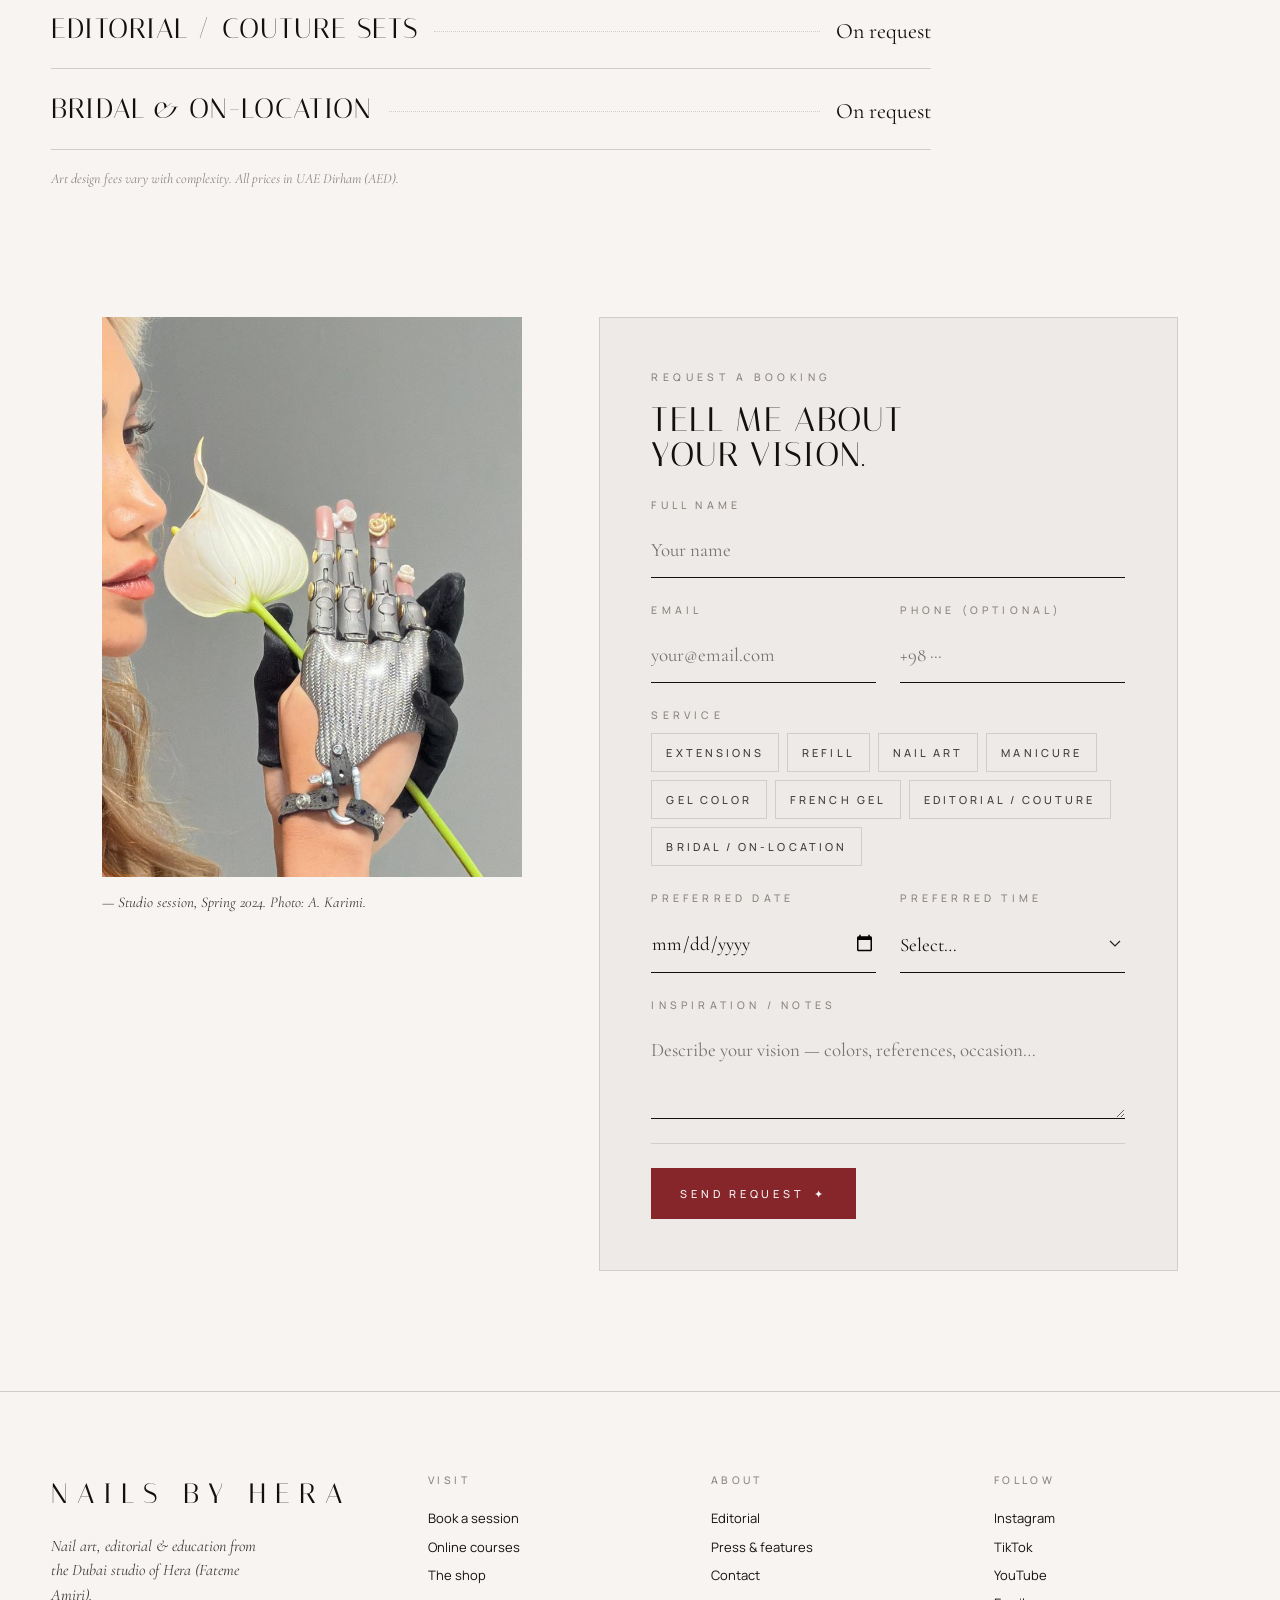
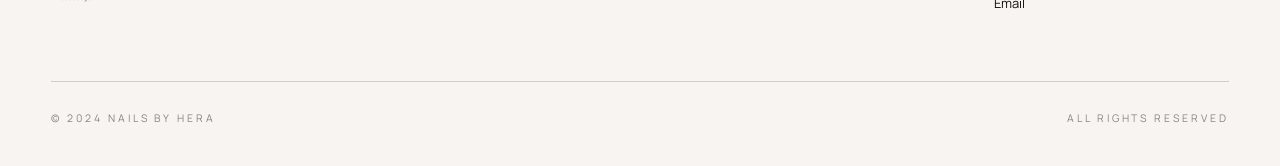
==== commit 6f93ce19: "Remove email client note from booking form" ====
--- a/book.html
+++ b/book.html
@@ -281,7 +281,6 @@
         </div>
 
         <div class="submit-row">
-          <p class="note">By submitting, your email client will open with the request prefilled. Or send directly to fatemeamiri.job@gmail.com.</p>
           <button class="btn accent" type="submit">Send request <span class="arrow">✦</span></button>
         </div>
       </form>
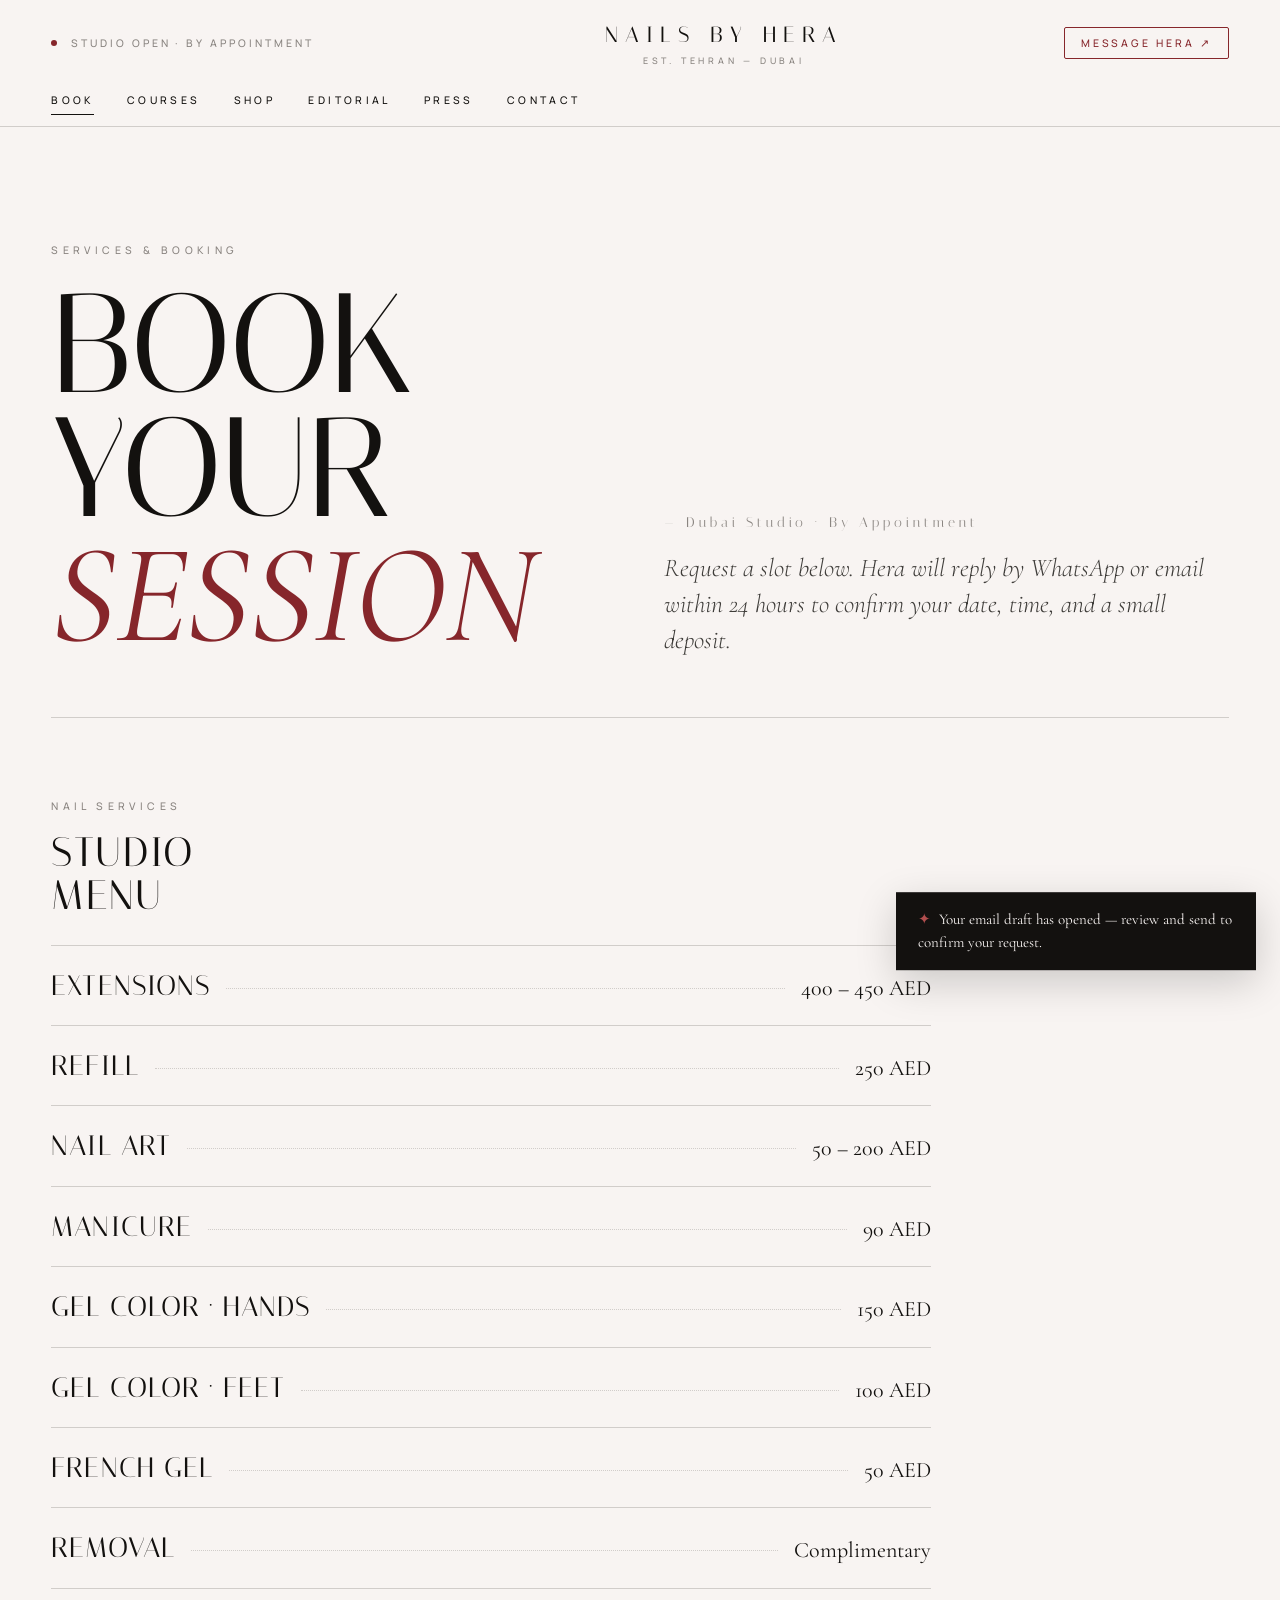
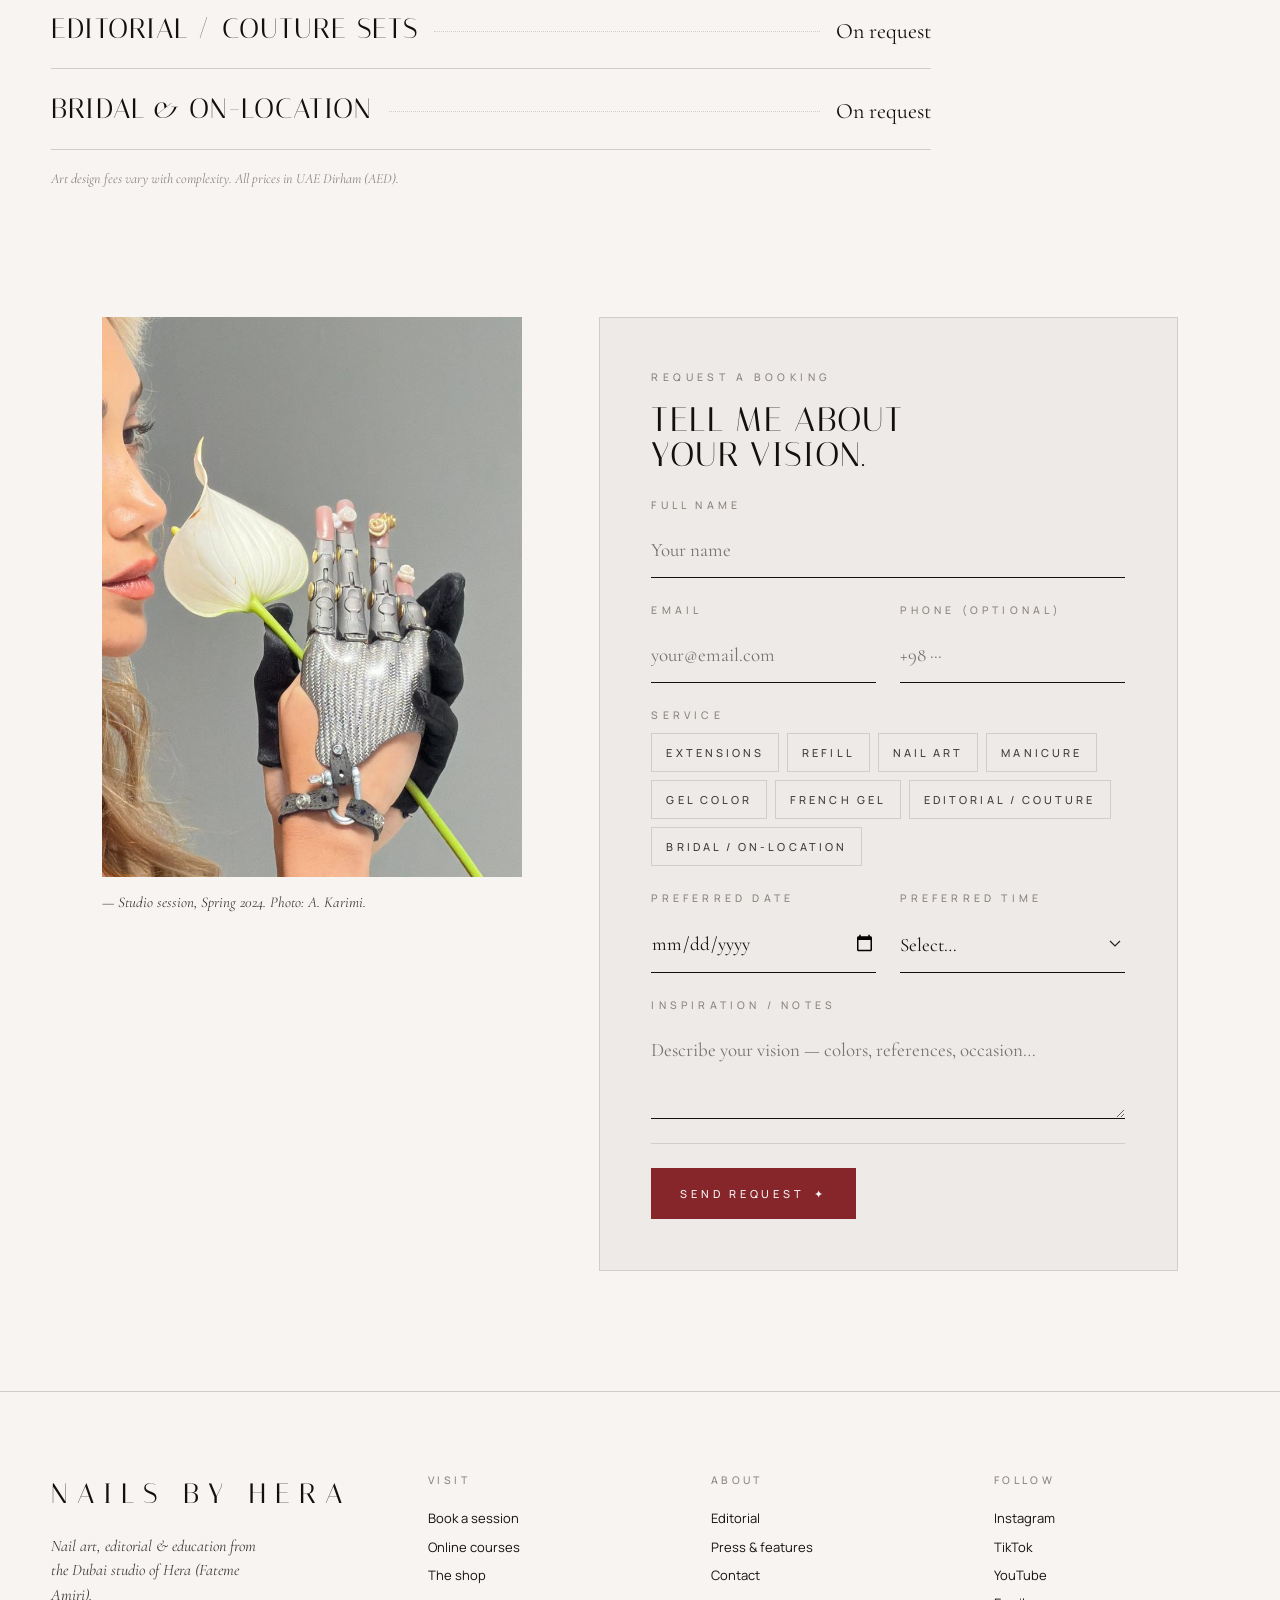
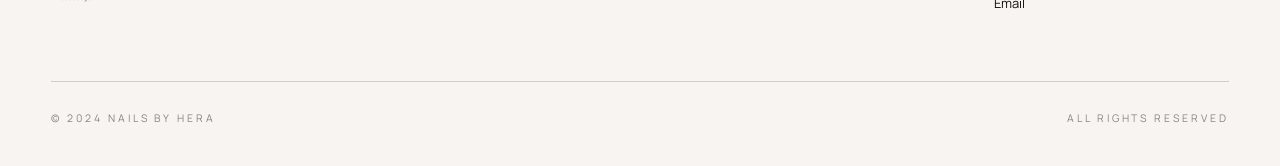
==== commit 954fbe59: "Remove laughing hero image from editorial; strip remaining N° labels from book and index" ====
--- a/book.html
+++ b/book.html
@@ -190,7 +190,7 @@
   <section class="shell" data-screen-label="01 Book intro">
     <div class="page-intro">
       <div>
-        <p class="eyebrow">N° 01 · Services &amp; Booking</p>
+        <p class="eyebrow">Services &amp; Booking</p>
         <h1 class="h-display" style="margin-top:24px">Book your<br><em style="font-family:var(--serif); font-style:italic; color:var(--accent)">session</em></h1>
       </div>
       <div class="meta">
@@ -201,7 +201,7 @@
   </section>
 
   <section class="shell" style="padding-top:80px" data-screen-label="02 Service menu">
-    <p class="eyebrow" style="margin-bottom:16px">N° 02 · Nail Services</p>
+    <p class="eyebrow" style="margin-bottom:16px">Nail Services</p>
     <h2 class="h-section">Studio<br>menu</h2>
     <div class="price-list">
       <div class="price-row"><span class="svc">Extensions</span><span class="dots"></span><span class="amt">400 – 450 AED</span></div>
